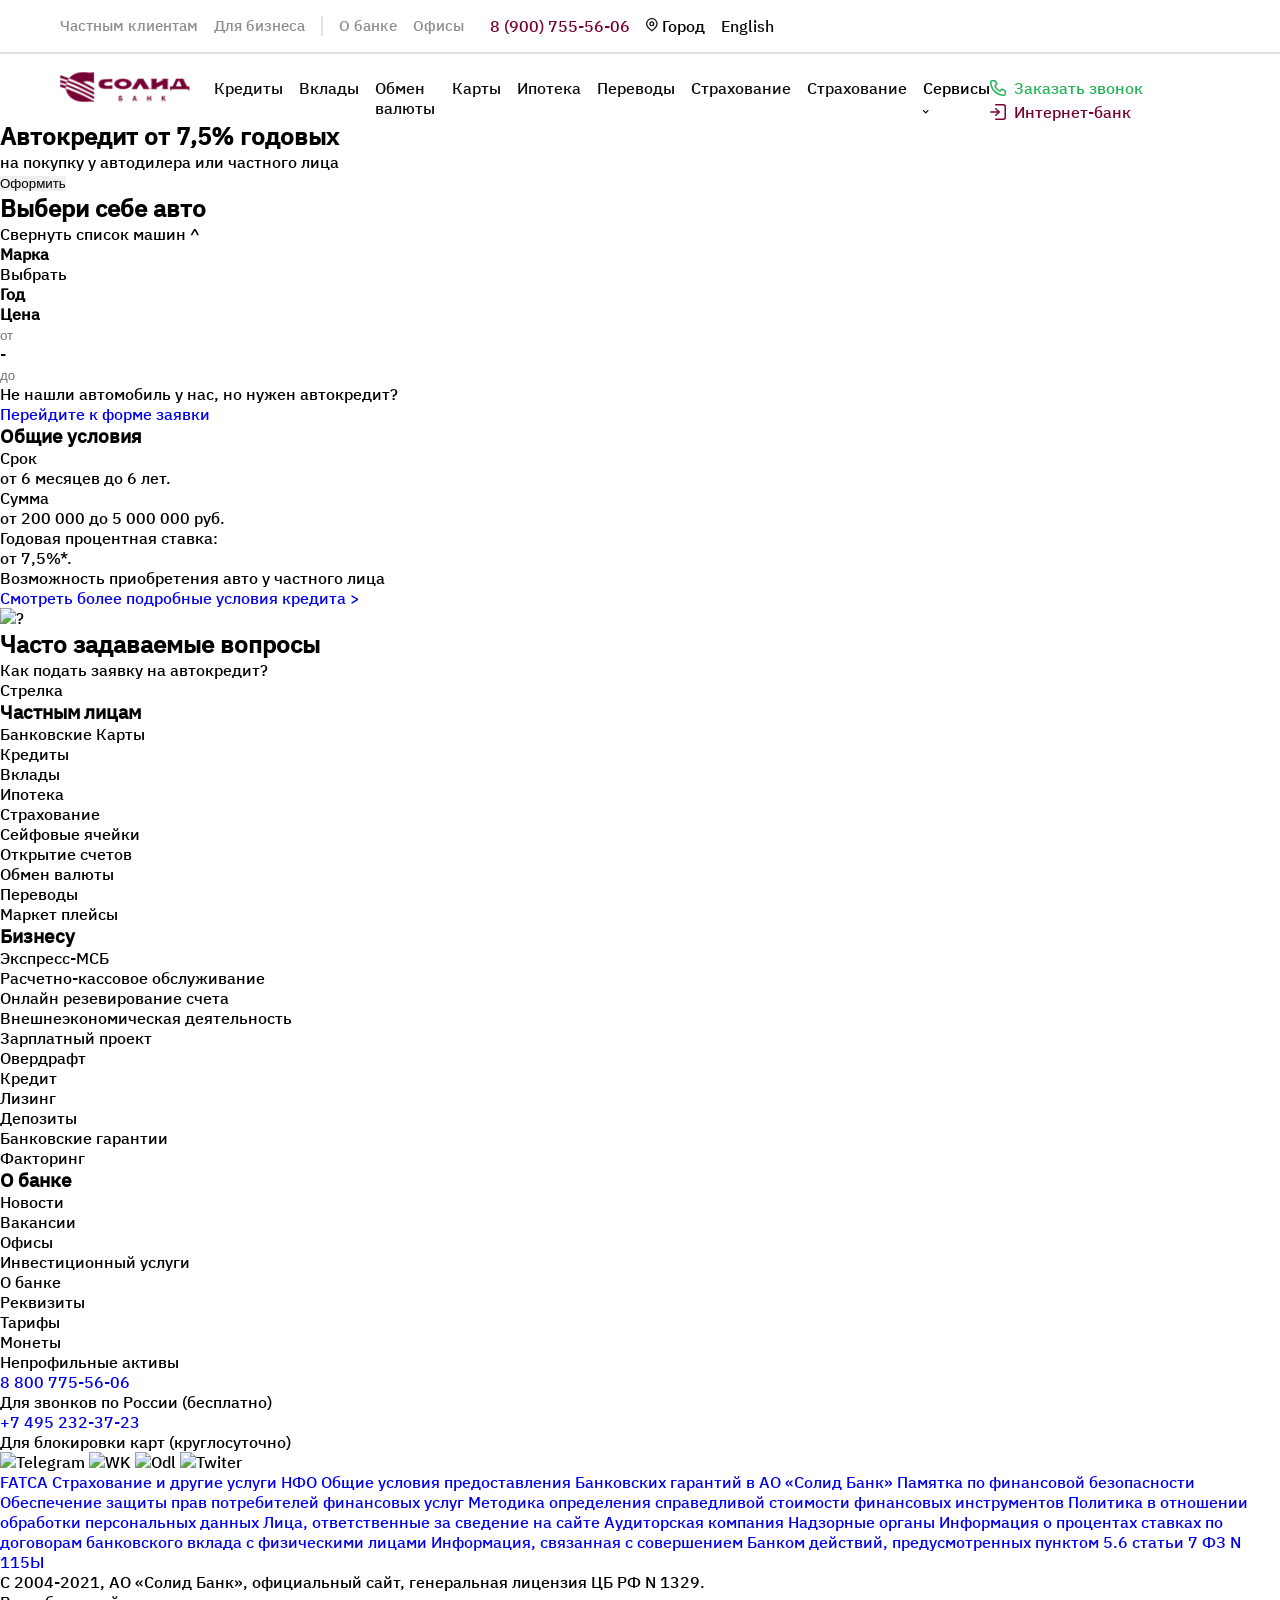
==== index.html @ 1c4d0dd2 "Первый коммит тестирования" ====
<!DOCTYPE html>
<html lang="en">

<head>
    <meta charset="UTF-8">
    <meta name="viewport" content="width=device-width, initial-scale=1.0">
    <title>Главная</title>
    <link rel="stylesheet" href="/style/style.css">
</head>

<body>
    <header class="header">
        <div class="header-up">
            <div class="up-menu-left">
                <a href="/index.html" class="up-menu-left__link">Частным клиентам</a>
                <a href="/inDevPage.html" class="up-menu-left__link">Для бизнеса</a>
                <div class="up-menu-left__line-vert"></div>
                <a href="/inDevPage.html" class="up-menu-left__link">О банке</a>
                <a href="/inDevPage.html" class="up-menu-left__link">Офисы</a>
            </div>

            <div class="up-menu-right">
                <a href="/inDevPage.html" class="up-menu-right__link">8 (900) 755-56-06</a>

                <div class="filter-city-box">
                    <details class="filter-city">
                        <summary class="filter-city__head">
                            <img src="media/img/GeoPosition.svg" alt=""> Город
                        </summary>
                        <div class="filter-city__items">
                            <p>
                                Астрахань
                            </p>
                            <p>
                                Арсеньевск
                            </p>
                        </div>
                    </details>
                </div>

                <a href="#" class="EnPage">English</a>
            </div>

        </div>

        <div class="line"></div>

        <div class="header-down">

            <div class="logo-box">
                <img src="/media/img/logo.svg" alt="Logo" class="logo">
            </div>

            <div class="down-menu-left">
                <div class="link-box">
                    <a href="inDevPage.html" class="link">Кредиты</a>
                    <a href="inDevPage.html" class="link">Вклады</a>
                    <a href="inDevPage.html" class="link">Обмен валюты</a>
                    <a href="inDevPage.html" class="link">Карты</a>
                    <a href="inDevPage.html" class="link">Ипотека</a>
                    <a href="inDevPage.html" class="link">Переводы</a>
                    <a href="inDevPage.html" class="link">Страхование</a>
                    <a href="inDevPage.html" class="link">Страхование</a>
                    <div class="filter-service-box">
                        <details class="filter-service">
                            <summary class="filter-servive__head">Сервисы
                                <img src="media/img/service.svg" alt="arrow down">
                            </summary>
                            <div class="filter-service__items">
                                <a href="/inDevPage.html">Сервис 1</a>
                                <a href="/inDevPage.html">Сервис 2</a>
                                <a href="/inDevPage.html">Сервис 3</a>
                                <a href="/inDevPage.html">Сервис 4</a>
                            </div>
                        </details>
                    </div>
                </div>
            </div>

            <div class="down-menu-right">
                <a class="phone-link" href="/inDevPage.html">
                    <img src="media/img/phone.svg" alt="phone" class="phone-link__img">
                    Заказать звонок
                </a>

                <a href="/inDevPage.html" class="bank-link">
                    <img src="media/img/goBank.svg" alt="bank-photo" class="bank-link__img">
                    Интернет-банк
                </a>
            </div>
        </div>
    </header>

    <main class="main">
        <section class="banner">
            <nav class="breadCrumbs">

            </nav>

            <h2 class="banner__head">
                Автокредит от 7,5% годовых
            </h2>

            <p class="banner__text">
                на покупку у автодилера или частного лица
            </p>

            <button class="banner__btn">
                Оформить
            </button>
        </section>

        <section class="search">
            <h2 class="search__head">
                Выбери себе авто
            </h2>

            <div class="filter-car-box">
                <details open class="filter-car">
                    <summary class="filter-car__head">Свернуть список машин ^</summary>
                    <div class="filtre-car-card">

                    </div>
                </details>
            </div>

            <div class="search-stamp">
                <h4 class="search-stamp__head">
                    Марка
                </h4>

                <div class="filter-stamp-box">
                    <details class="filter-stamp">
                        <summary class="filter-stamp__head">Выбрать</summary>
                        <div class="">
                            <input id="checkStamp1" type="checkbox">
                            <label for="checkStamp1">AC</label>
                        </div>
                    </details>
                </div>
            </div>

            <div class="search-year">
                <h4 class="search-year__head">
                    Год
                </h4>


            </div>

            <div class="search-prirce">
                <h4 class="search-prirce__head">
                    Цена
                </h4>

                <div class="sort-price">
                    <input placeholder="от" type="number">
                    <p class="">-</p>
                    <input placeholder="до" type="number">
                </div>
            </div>

        </section>

        <section class="info">
            <p class="ifno__text">
                Не нашли автомобиль у нас, но нужен автокредит?
            </p>

            <a href="inDevPage.html" class="info__link">Перейдите к форме заявки</a>
        </section>

        <section class="general-terms">
            <h3 class="general-terms__head">
                Общие условия
            </h3>

            <div class="term">
                <p class="term__head">
                    Срок
                </p>

                <p class="term__text">
                    от 6 месяцев до 6 лет.
                </p>
            </div>

            <div class="sum">
                <p class="sum__head">
                    Сумма
                </p>

                <p class="sum__text">
                    от 200 000 до 5 000 000 руб.
                </p>
            </div>

            <div class="bet">
                <p class="bet__head">
                    Годовая процентная ставка:
                </p>

                <p class="bet__text">
                    от 7,5%*.
                </p>
            </div>

            <div class="purchase">
                <p class="purchase__head">
                    Возможность приобретения авто у частного лица
                </p>
            </div>

            <a href="inDevPage.html" class="general-terms__link">Смотреть более подробные условия кредита ></a>
        </section>

        <section class="questions">
            <img src="#" alt="?" class="questions__img">

            <h2 class="questions__head">
                Часто задаваемые вопросы
            </h2>

            <div class="filter-questions-box">
                <details class="filter-questions">
                    <summary class="filter-questions__head">
                        <p class="filter-questions__text1">Как подать заявку на автокредит?</p>
                        <p class="filter-questions__text2">Стрелка</p>
                    </summary>

                    <div class="">

                    </div>
                </details>
            </div>
        </section>
    </main>

    <footer class="footer">
        <div class="footer-left">
            <div class="right">
                <h3 class="head">Частным лицам</h3>
                <ul class="list">
                    <li class="list__link">Банковские Карты</li>
                    <li class="list__link">Кредиты</li>
                    <li class="list__link">Вклады</li>
                    <li class="list__link">Ипотека</li>
                    <li class="list__link">Страхование</li>
                    <li class="list__link">Сейфовые ячейки</li>
                    <li class="list__link">Открытие счетов</li>
                    <li class="list__link">Обмен валюты</li>
                    <li class="list__link">Переводы</li>
                    <li class="list__link">Маркет плейсы</li>
                </ul>
            </div>

            <div class="center">
                <h3 class="head">Бизнесу</h3>
                <ul class="list">
                    <li class="list__link">Экспресс-МСБ</li>
                    <li class="list__link">Расчетно-кассовое обслуживание</li>
                    <li class="list__link">Онлайн резевирование счета</li>
                    <li class="list__link">Внешнеэкономическая деятельность</li>
                    <li class="list__link">Зарплатный проект</li>
                    <li class="list__link">Овердрафт</li>
                    <li class="list__link">Кредит</li>
                    <li class="list__link">Лизинг</li>
                    <li class="list__link">Депозиты</li>
                    <li class="list__link">Банковские гарантии</li>
                    <li class="list__link">Факторинг</li>
                </ul>
            </div>

            <div class="right">
                <h3 class="head">О банке</h3>
                <ul class="list">
                    <li class="list__link">Новости</li>
                    <li class="list__link">Вакансии</li>
                    <li class="list__link">Офисы</li>
                    <li class="list__link">Инвестиционный услуги</li>
                    <li class="list__link">О банке</li>
                    <li class="list__link">Реквизиты</li>
                    <li class="list__link">Тарифы</li>
                    <li class="list__link">Монеты</li>
                    <li class="list__link">Непрофильные активы</li>
                </ul>
            </div>
        </div>

        <div class="footer-right">
            <a href="inDevPage.html" class="footer-right__phone-link">8 800 775-56-06</a>
            <p class="footer-right__text">Для звонков по России (бесплатно)</p>

            <a href="inDevPage.html" class="footer-right__phone-link">+7 495 232-37-23</a>
            <p class="footer-right__text">Для блокировки карт (круглосуточно)</p>

            <div class="icon-link-box">
                <img src="#" alt="Telegram" class="icon-link">
                <img src="#" alt="WK" class="icon-link">
                <img src="#" alt="Odl" class="icon-link">
                <img src="#" alt="Twiter" class="icon-link">
            </div>

        </div>

        <div class="footer-info">
            <a href="inDevPage.html" class="footer-info__link">FATCA</a>
            <a href="inDevPage.html" class="footer-info__link">Страхование и другие услуги НФО</a>
            <a href="inDevPage.html" class="footer-info__link">Общие условия предоставления Банковских гарантий в АО
                «Солид Банк»</a>
            <a href="inDevPage.html" class="footer-info__link">Памятка по финансовой безопасности</a>
            <a href="inDevPage.html" class="footer-info__link">Обеспечение защиты прав потребителей финансовых услуг</a>
            <a href="inDevPage.html" class="footer-info__link">Методика определения справедливой стоимости финансовых
                инструментов</a>
            <a href="inDevPage.html" class="footer-info__link">Политика в отношении обработки персональных данных</a>
            <a href="inDevPage.html" class="footer-info__link">Лица, ответственные за сведение на сайте</a>
            <a href="inDevPage.html" class="footer-info__link">Аудиторская компания</a>
            <a href="inDevPage.html" class="footer-info__link">Надзорные органы</a>
            <a href="inDevPage.html" class="footer-info__link">Информация о процентах ставках по договорам банковского
                вклада с физическими лицами</a>
            <a href="inDevPage.html" class="footer-info__link">Информация, связанная с совершением Банком действий,
                предусмотренных пунктом 5.6 статьи 7 ФЗ N 115Ы</a>
        </div>

        <div class="footer-down">
            <div class="footer-down-left">
                <p class="footer-down-left__text">
                    С 2004-2021, АО «Солид Банк», официальный сайт, генеральная лицензия ЦБ РФ N 1329.
                </p>
            </div>

            <div class="footer-down-right">
                <p class="footer-down-right__text">Разработка сайта -</p>
                <a href="https://rasa.pro/" class="footer-down-right__link">RASA</a>
            </div>
        </div>
    </footer>

    <script src="script/sctipt.js"></script>
    <script src="script/geoPos.js"></script>
</body>

</html>
---- style/style.css ----
* {
  padding: 0;
  margin: 0;
  text-decoration: none;
  border: 0px;
  box-shadow: 0px;
  box-sizing: content-box;
}

@font-face {
  font-family: "Plex-Sans";
  src: url(/media/font/IBMPlexSans-Medium.ttf);
}
body {
  font-family: Plex-Sans;
}

summary {
  display: block;
}
summary summary::marker {
  display: none;
}

.wrapper {
  margin: 0 20%;
}

.header {
  height: 120px;
}
.header-up {
  display: inline-flex;
  padding: 16px 60px;
  height: 20px;
}

.up-menu-left {
  display: flex;
  gap: 16px;
  height: 20px;
}
.up-menu-left__link {
  color: #8D8D8D;
  font-size: 15px;
}
.up-menu-left__link:hover {
  color: #313133;
}
.up-menu-left__line-vert {
  border: 1px solid #E0E1E6;
}

.up-menu-right {
  display: inline-flex;
  justify-content: end;
  gap: 16px;
  width: 310px;
  height: 20px;
}
.up-menu-right__link {
  color: #760135;
  font-weight: 500;
}

.filter-city__items {
  position: absolute;
}

.line {
  border: 1px solid #E0E1E6;
}

.EnPage {
  color: #0D0D0D;
}

.header-down {
  display: inline-flex;
}

.logo {
  margin: 18px 24px 18px 60px;
}

.down-menu-left {
  margin: 24px 0;
}

.link-box {
  display: inline-flex;
  gap: 16px;
}

.link {
  color: #0D0D0D;
}

.filter-service__items {
  margin-top: 10px;
  position: absolute;
  display: flex;
  gap: 10px;
  flex-direction: column;
}

.down-menu-right {
  margin: 24px 0;
}

.phone-link {
  display: inline-flex;
  margin-right: 16px;
  font-weight: 500;
  gap: 8px;
  color: #25B456;
}

.bank-link {
  display: inline-flex;
  font-weight: 500;
  gap: 8px;
  color: #760135;
}

.block {
  padding: 16px;
  display: flex;
  flex-direction: column;
  gap: 16px;
  position: absolute;
  top: 30%;
  right: 30%;
  left: 30%;
  background-color: #f4f2f2;
  border-radius: 16px;
}
.block__head {
  text-align: center;
}
.block__text {
  font-size: 24px;
}
.block__box-btnOnMainPage {
  max-width: 124px;
  max-height: 40px;
  min-width: 102px;
  min-height: 34px;
  font-size: 18px;
  color: #fff;
  border-radius: 8px;
  background-color: #760135;
}
.block__box-btnOnMainPage:hover {
  background-color: #65012e;
  transition-duration: 0.3s;
}

@media (max-width: 360px) {
  .wrapper {
    margin: 0 20px;
  }
  .block__head {
    font-size: 16px;
  }
  .block__text {
    font-size: 16px;
  }
  .block__box-btnOnMainPage {
    font-size: 16px;
  }
}
@media (max-width: 764px) {
  .block__head {
    font-size: 26px;
  }
  .block__text {
    font-size: 22px;
  }
  .block__box-btnOnMainPage {
    font-size: 16px;
  }
}/*# sourceMappingURL=style.css.map */
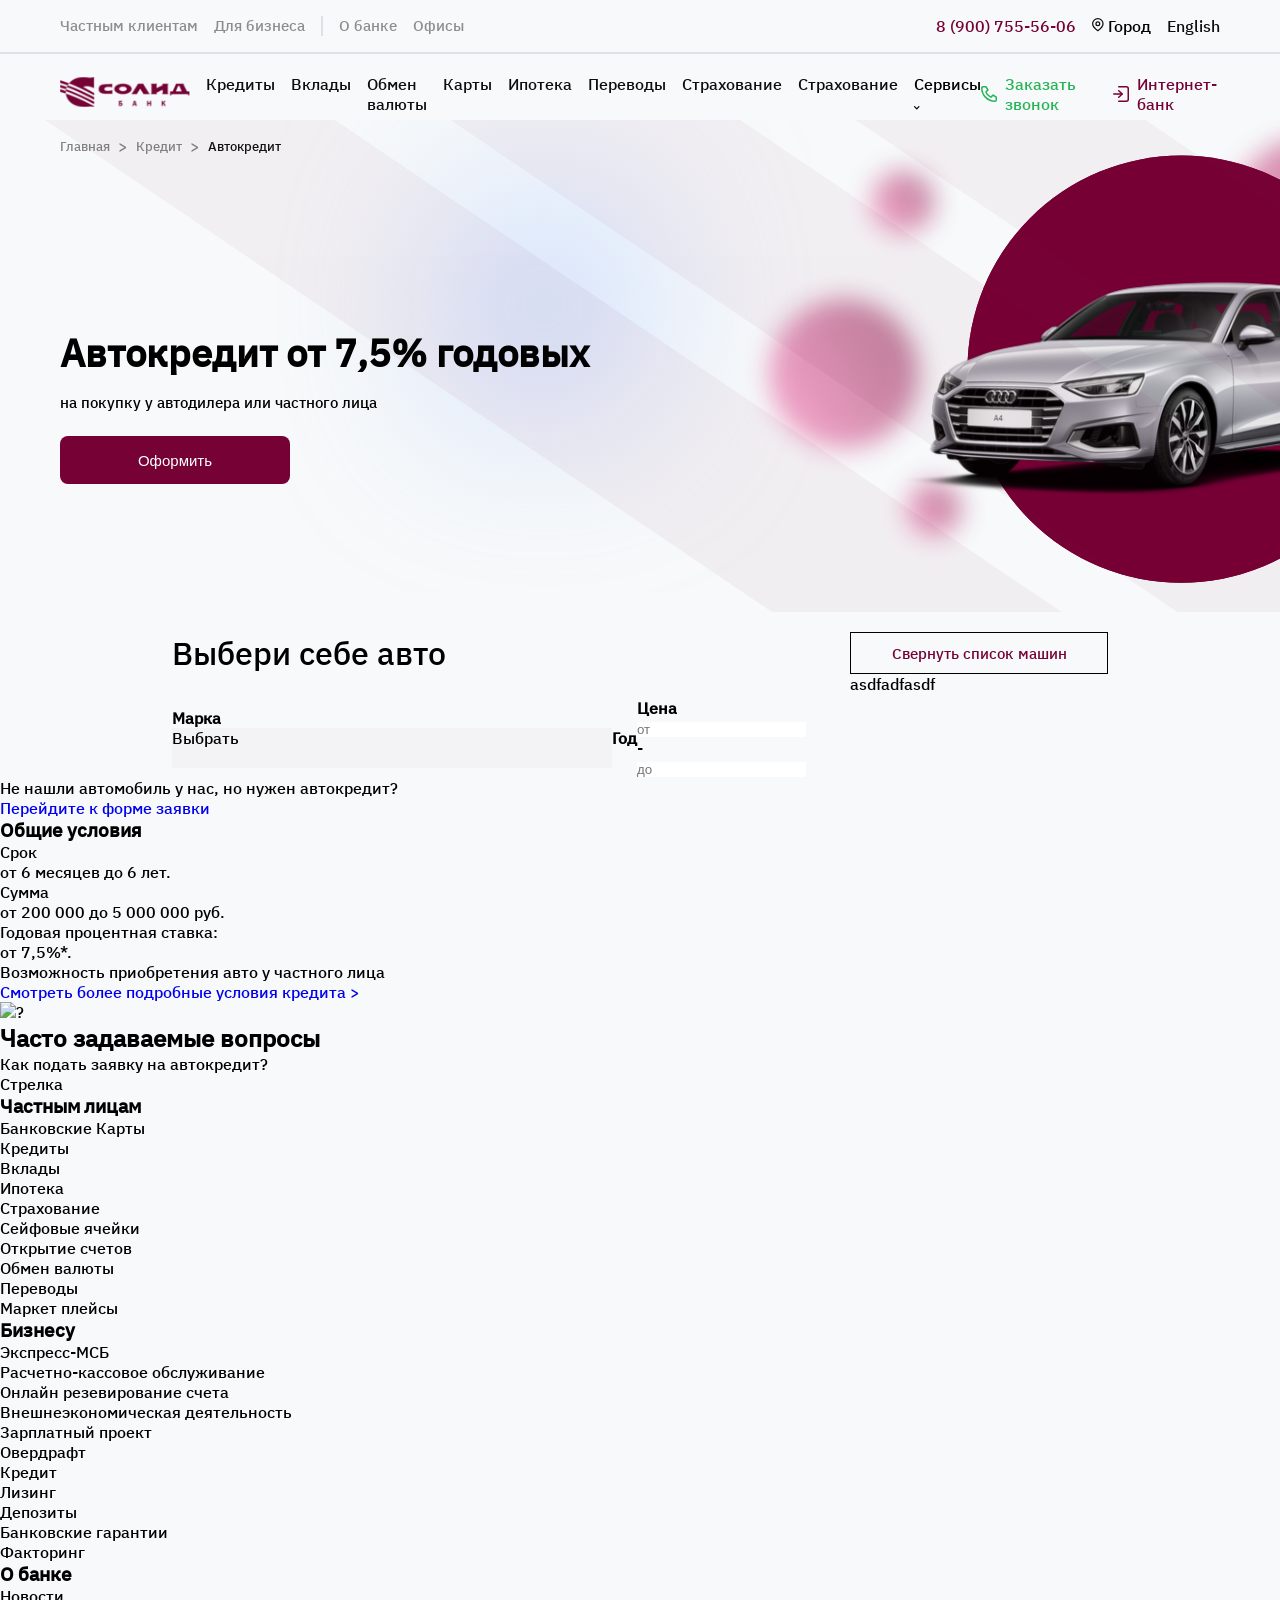
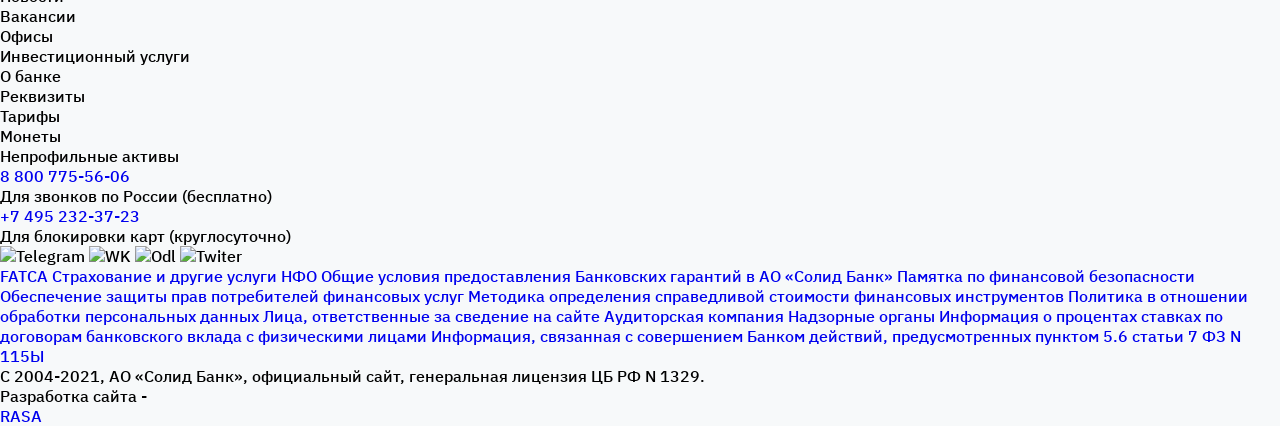
==== commit a1afc63d: "Добавлен css для шапки и баннера, пока без аддаптива" ====
--- a/index.html
+++ b/index.html
@@ -47,11 +47,12 @@
 
         <div class="header-down">
 
-            <div class="logo-box">
-                <img src="/media/img/logo.svg" alt="Logo" class="logo">
-            </div>
-
             <div class="down-menu-left">
+
+                <div class="logo-box">
+                    <img src="/media/img/logo.svg" alt="Logo" class="logo">
+                </div>
+
                 <div class="link-box">
                     <a href="inDevPage.html" class="link">Кредиты</a>
                     <a href="inDevPage.html" class="link">Вклады</a>
@@ -94,7 +95,11 @@
     <main class="main">
         <section class="banner">
             <nav class="breadCrumbs">
-
+                <a class="breadCrumbs__noActive" href="inDevPage.html">Главная</a>
+                <p class="breadCrumbs__arrow">></p>
+                <a class="breadCrumbs__noActive" href="inDevPage.html">Кредит</a>
+                <p class="breadCrumbs__arrow">></p>
+                <a class="breadCrumbs__active" href="inDevPage.html">Автокредит</a>
             </nav>
 
             <h2 class="banner__head">
@@ -111,52 +116,57 @@
         </section>
 
         <section class="search">
-            <h2 class="search__head">
-                Выбери себе авто
-            </h2>
-
-            <div class="filter-car-box">
-                <details open class="filter-car">
-                    <summary class="filter-car__head">Свернуть список машин ^</summary>
-                    <div class="filtre-car-card">
-
-                    </div>
-                </details>
-            </div>
-
-            <div class="search-stamp">
-                <h4 class="search-stamp__head">
-                    Марка
-                </h4>
-
-                <div class="filter-stamp-box">
-                    <details class="filter-stamp">
-                        <summary class="filter-stamp__head">Выбрать</summary>
-                        <div class="">
-                            <input id="checkStamp1" type="checkbox">
-                            <label for="checkStamp1">AC</label>
+            <div class="search-up">
+                <h2 class="search-up__head">
+                    Выбери себе авто
+                </h2>
+
+                <div class="filter-car-box">
+                    <details open class="filter-car">
+                        <summary class="filter-car__head">Свернуть список машин</summary>
+                        <div class="filtre-car-card">
+                            asdfadfasdf
                         </div>
                     </details>
                 </div>
-            </div>
-
-            <div class="search-year">
-                <h4 class="search-year__head">
-                    Год
-                </h4>
-
-
-            </div>
-
-            <div class="search-prirce">
-                <h4 class="search-prirce__head">
-                    Цена
-                </h4>
-
-                <div class="sort-price">
-                    <input placeholder="от" type="number">
-                    <p class="">-</p>
-                    <input placeholder="до" type="number">
+
+            </div>
+
+            <div class="search-down">
+                <div class="search-stamp">
+                    <h4 class="search-stamp__head">
+                        Марка
+                    </h4>
+
+                    <div class="filter-stamp-box">
+                        <details class="filter-stamp">
+                            <summary class="filter-stamp__head">Выбрать</summary>
+                            <div class="filter-stamp-stamps">
+                                <input id="checkStamp1" type="checkbox">
+                                <label for="checkStamp1">AC</label>
+                            </div>
+                        </details>
+                    </div>
+                </div>
+
+                <div class="search-year">
+                    <h4 class="search-year__head">
+                        Год
+                    </h4>
+
+
+                </div>
+
+                <div class="search-prirce">
+                    <h4 class="search-prirce__head">
+                        Цена
+                    </h4>
+
+                    <div class="sort-price">
+                        <input placeholder="от" type="number">
+                        <p class="">-</p>
+                        <input placeholder="до" type="number">
+                    </div>
                 </div>
             </div>
 
--- a/style/style.css
+++ b/style/style.css
@@ -4,7 +4,6 @@
   text-decoration: none;
   border: 0px;
   box-shadow: 0px;
-  box-sizing: content-box;
 }
 
 @font-face {
@@ -13,6 +12,7 @@
 }
 body {
   font-family: Plex-Sans;
+  background-color: #F7F9FA;
 }
 
 summary {
@@ -22,15 +22,13 @@
   display: none;
 }
 
-.wrapper {
-  margin: 0 20%;
-}
-
 .header {
   height: 120px;
 }
 .header-up {
-  display: inline-flex;
+  display: flex;
+  align-items: center;
+  justify-content: space-between;
   padding: 16px 60px;
   height: 20px;
 }
@@ -39,6 +37,7 @@
   display: flex;
   gap: 16px;
   height: 20px;
+  width: 450px;
 }
 .up-menu-left__link {
   color: #8D8D8D;
@@ -53,9 +52,7 @@
 
 .up-menu-right {
   display: inline-flex;
-  justify-content: end;
-  gap: 16px;
-  width: 310px;
+  gap: 16px;
   height: 20px;
 }
 .up-menu-right__link {
@@ -76,19 +73,20 @@
 }
 
 .header-down {
-  display: inline-flex;
-}
-
-.logo {
-  margin: 18px 24px 18px 60px;
+  display: flex;
+  align-items: center;
+  justify-content: space-between;
+  padding: 20px 60px;
 }
 
 .down-menu-left {
-  margin: 24px 0;
+  display: flex;
+  align-items: center;
+  gap: 16px;
 }
 
 .link-box {
-  display: inline-flex;
+  display: flex;
   gap: 16px;
 }
 
@@ -100,16 +98,17 @@
   margin-top: 10px;
   position: absolute;
   display: flex;
+  flex-direction: column;
   gap: 10px;
-  flex-direction: column;
 }
 
 .down-menu-right {
-  margin: 24px 0;
+  display: flex;
+  align-items: center;
 }
 
 .phone-link {
-  display: inline-flex;
+  display: flex;
   margin-right: 16px;
   font-weight: 500;
   gap: 8px;
@@ -117,10 +116,105 @@
 }
 
 .bank-link {
-  display: inline-flex;
+  display: flex;
   font-weight: 500;
   gap: 8px;
   color: #760135;
+}
+
+.banner {
+  background-image: url(/media/img/background1.svg);
+  background-size: cover;
+  background-position: center;
+  background-repeat: no-repeat;
+  padding: 16px 60px;
+}
+.banner__head {
+  margin-top: 172px;
+  font-size: 38px;
+  font-weight: 600;
+}
+.banner__text {
+  margin-top: 16px;
+  font-size: 15px;
+  font-weight: 400;
+}
+.banner__btn {
+  margin: 24px 0 112px 0;
+  width: 230px;
+  height: 48px;
+  color: #fff;
+  font-size: 15px;
+  font-weight: 500;
+  border-radius: 8px;
+  background-color: #760135;
+}
+
+.breadCrumbs {
+  display: flex;
+  align-items: center;
+  gap: 8px;
+}
+.breadCrumbs__noActive {
+  font-size: 13px;
+  color: #111111;
+  opacity: 50%;
+}
+.breadCrumbs__arrow {
+  color: #111111;
+  opacity: 50%;
+}
+.breadCrumbs__active {
+  font-size: 13px;
+  color: #111111;
+}
+
+.search {
+  padding: 20px 172px 0 172px;
+}
+
+.search-up {
+  display: flex;
+  align-items: center;
+  justify-content: space-between;
+}
+.search-up__head {
+  font-size: 32px;
+  font-weight: 500;
+}
+
+.filter-car__head {
+  border: 1px solid #000;
+  display: flex;
+  justify-content: center;
+  align-items: center;
+  font-size: 15px;
+  font-weight: 500;
+  width: 256px;
+  height: 40px;
+  color: #760135;
+}
+
+.filtre-car-card {
+  position: absolute;
+}
+
+.search-down {
+  display: flex;
+  align-items: center;
+  margin-top: 24px;
+}
+
+.filter-stamp {
+  display: flex;
+  align-items: center;
+  width: 440px;
+  height: 40px;
+  background-color: #F3F3F5;
+}
+
+.filter-stamp-stamps {
+  position: absolute;
 }
 
 .block {
@@ -157,9 +251,6 @@
 }
 
 @media (max-width: 360px) {
-  .wrapper {
-    margin: 0 20px;
-  }
   .block__head {
     font-size: 16px;
   }
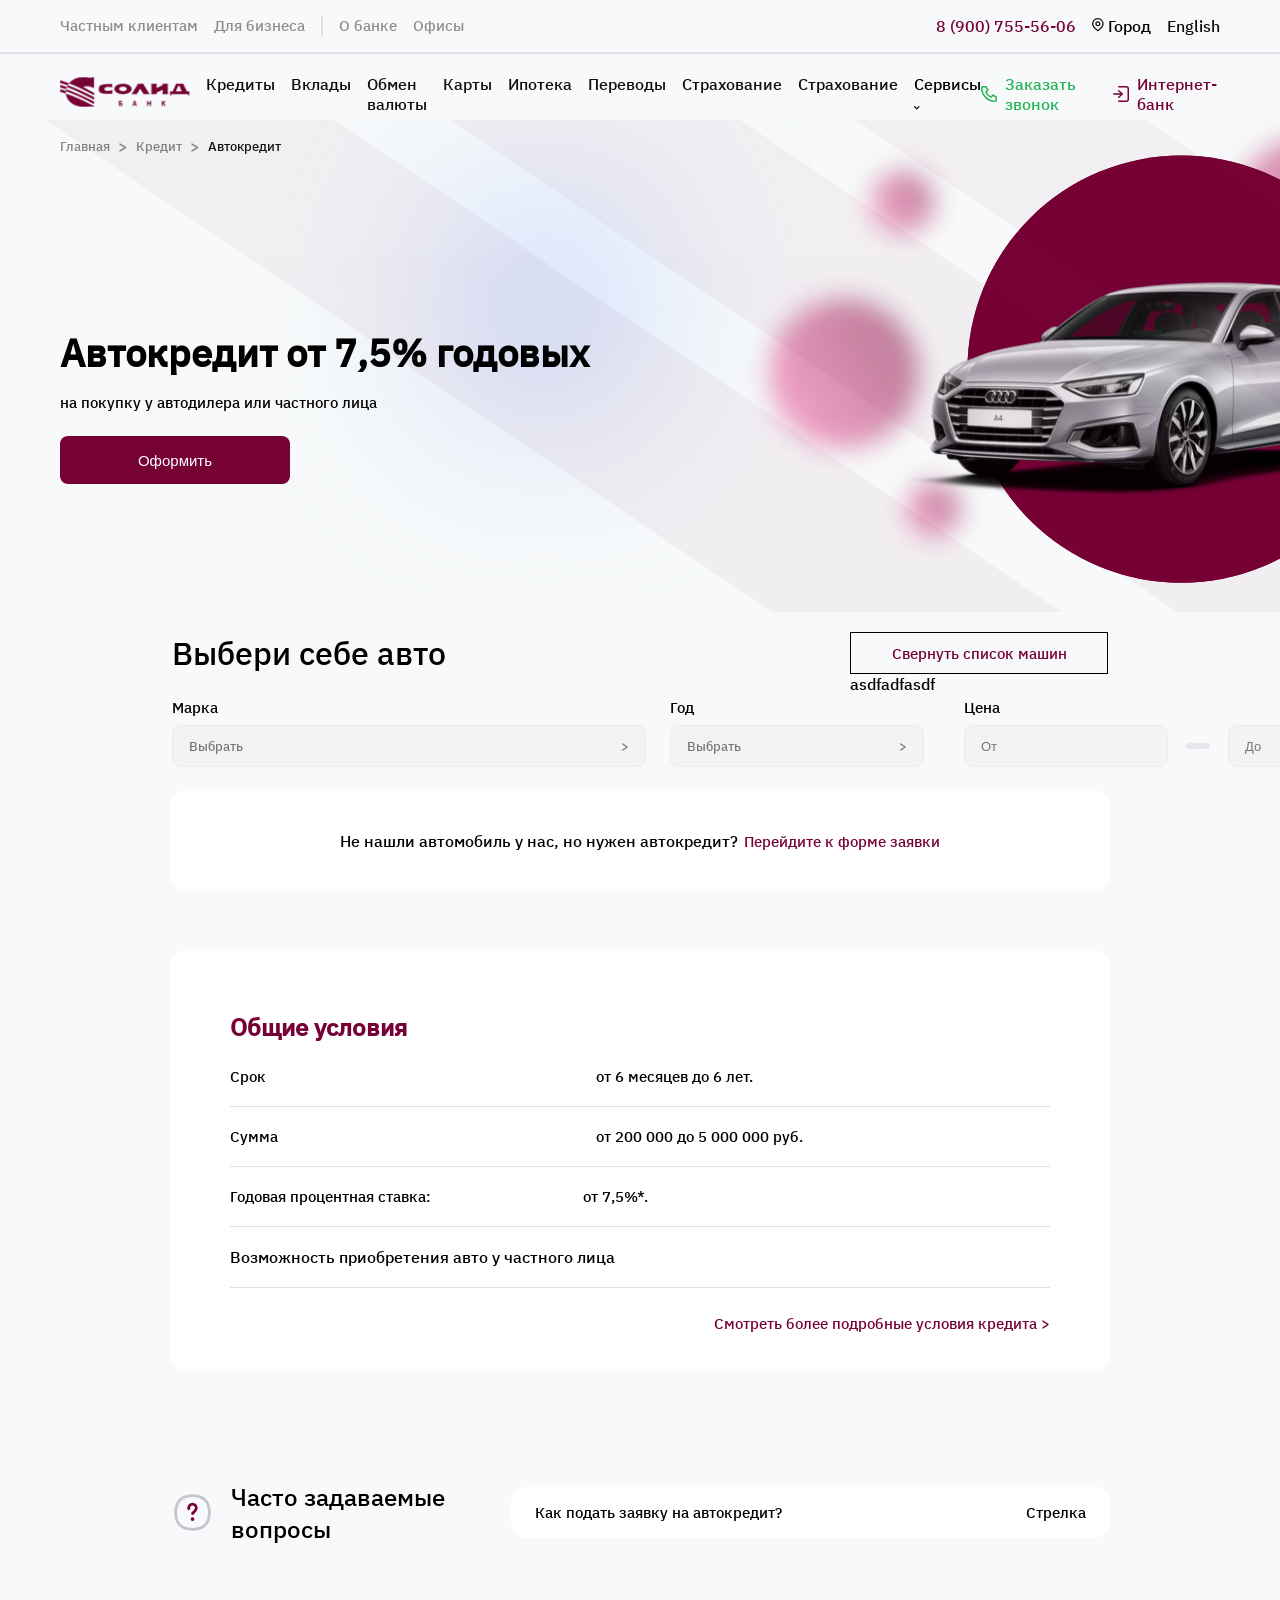
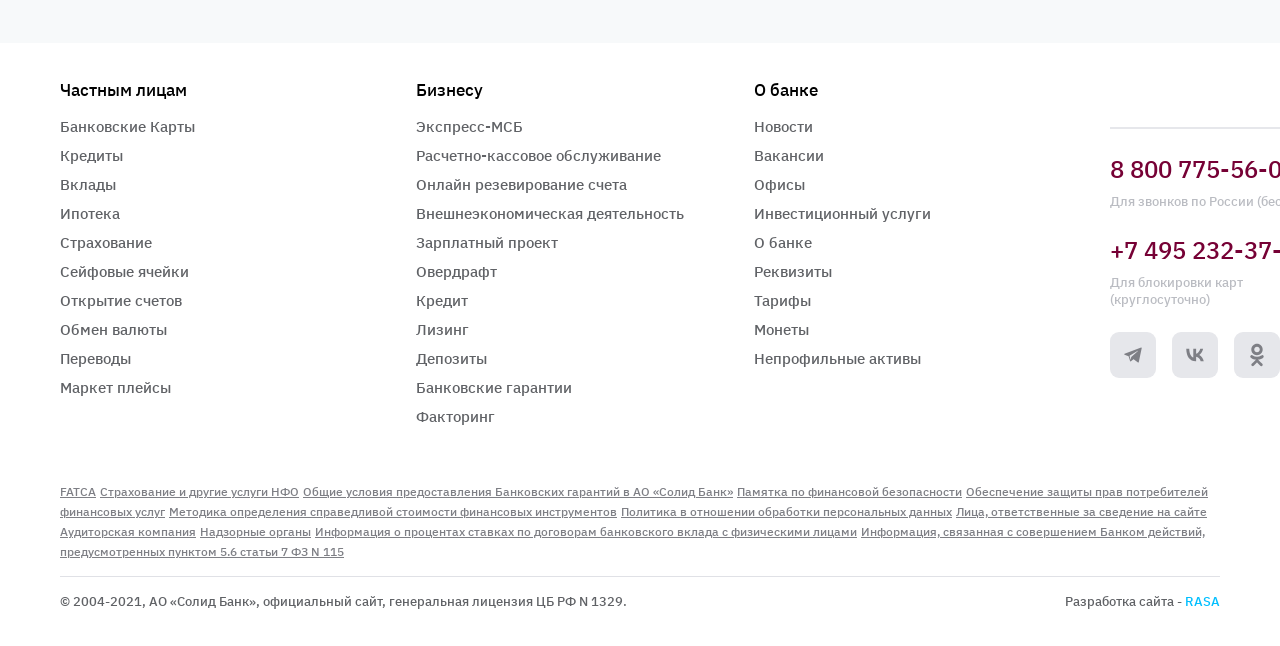
==== commit 90b54294: "Почти полностью дописан css, пока без аддаптива" ====
--- a/index.html
+++ b/index.html
@@ -140,7 +140,10 @@
 
                     <div class="filter-stamp-box">
                         <details class="filter-stamp">
-                            <summary class="filter-stamp__head">Выбрать</summary>
+                            <summary class="filter-stamp__heading">
+                                <p class="filter-stamp__head">Выбрать</p>
+                                <p class="filter-stamp__head">></p>
+                            </summary>
                             <div class="filter-stamp-stamps">
                                 <input id="checkStamp1" type="checkbox">
                                 <label for="checkStamp1">AC</label>
@@ -154,18 +157,30 @@
                         Год
                     </h4>
 
-
-                </div>
-
-                <div class="search-prirce">
-                    <h4 class="search-prirce__head">
+                    <div class="filter-year-box">
+                        <details class="filter-stamp">
+                            <summary class="filter-year__heading">
+                                <p class="filter-year__head">Выбрать</p>
+                                <p class="filter-year__head">></p>
+                            </summary>
+                            <div class="filter-year-years">
+                                <input id="checkYear1" type="checkbox">
+                                <label for="checkYear1">2026</label>
+                            </div>
+                        </details>
+                    </div>
+
+                </div>
+
+                <div class="search-price">
+                    <h4 class="search-price__head">
                         Цена
                     </h4>
 
                     <div class="sort-price">
-                        <input placeholder="от" type="number">
-                        <p class="">-</p>
-                        <input placeholder="до" type="number">
+                        <input class="sort-price__fieldInput" placeholder="От" type="number">
+                        <p class="sort-price__line"></p>
+                        <input class="sort-price__fieldInput" placeholder="До" type="number">
                     </div>
                 </div>
             </div>
@@ -195,14 +210,16 @@
                 </p>
             </div>
 
-            <div class="sum">
-                <p class="sum__head">
-                    Сумма
-                </p>
-
-                <p class="sum__text">
-                    от 200 000 до 5 000 000 руб.
-                </p>
+            <div class="lineUpDown">
+                <div class="sum">
+                    <p class="sum__head">
+                        Сумма
+                    </p>
+
+                    <p class="sum__text">
+                        от 200 000 до 5 000 000 руб.
+                    </p>
+                </div>
             </div>
 
             <div class="bet">
@@ -215,17 +232,19 @@
                 </p>
             </div>
 
-            <div class="purchase">
-                <p class="purchase__head">
-                    Возможность приобретения авто у частного лица
-                </p>
+            <div class="lineUpDown">
+                <div class="purchase">
+                    <p class="purchase__head">
+                        Возможность приобретения авто у частного лица
+                    </p>
+                </div>
             </div>
 
             <a href="inDevPage.html" class="general-terms__link">Смотреть более подробные условия кредита ></a>
         </section>
 
         <section class="questions">
-            <img src="#" alt="?" class="questions__img">
+            <img src="media/img/questions.svg" alt="?" class="questions__img">
 
             <h2 class="questions__head">
                 Часто задаваемые вопросы
@@ -238,8 +257,8 @@
                         <p class="filter-questions__text2">Стрелка</p>
                     </summary>
 
-                    <div class="">
-
+                    <div class="filter-questions__question">
+                        alkfdalkfalk;ds
                     </div>
                 </details>
             </div>
@@ -247,70 +266,78 @@
     </main>
 
     <footer class="footer">
-        <div class="footer-left">
-            <div class="right">
-                <h3 class="head">Частным лицам</h3>
-                <ul class="list">
-                    <li class="list__link">Банковские Карты</li>
-                    <li class="list__link">Кредиты</li>
-                    <li class="list__link">Вклады</li>
-                    <li class="list__link">Ипотека</li>
-                    <li class="list__link">Страхование</li>
-                    <li class="list__link">Сейфовые ячейки</li>
-                    <li class="list__link">Открытие счетов</li>
-                    <li class="list__link">Обмен валюты</li>
-                    <li class="list__link">Переводы</li>
-                    <li class="list__link">Маркет плейсы</li>
-                </ul>
-            </div>
-
-            <div class="center">
-                <h3 class="head">Бизнесу</h3>
-                <ul class="list">
-                    <li class="list__link">Экспресс-МСБ</li>
-                    <li class="list__link">Расчетно-кассовое обслуживание</li>
-                    <li class="list__link">Онлайн резевирование счета</li>
-                    <li class="list__link">Внешнеэкономическая деятельность</li>
-                    <li class="list__link">Зарплатный проект</li>
-                    <li class="list__link">Овердрафт</li>
-                    <li class="list__link">Кредит</li>
-                    <li class="list__link">Лизинг</li>
-                    <li class="list__link">Депозиты</li>
-                    <li class="list__link">Банковские гарантии</li>
-                    <li class="list__link">Факторинг</li>
-                </ul>
-            </div>
-
-            <div class="right">
-                <h3 class="head">О банке</h3>
-                <ul class="list">
-                    <li class="list__link">Новости</li>
-                    <li class="list__link">Вакансии</li>
-                    <li class="list__link">Офисы</li>
-                    <li class="list__link">Инвестиционный услуги</li>
-                    <li class="list__link">О банке</li>
-                    <li class="list__link">Реквизиты</li>
-                    <li class="list__link">Тарифы</li>
-                    <li class="list__link">Монеты</li>
-                    <li class="list__link">Непрофильные активы</li>
-                </ul>
-            </div>
-        </div>
-
-        <div class="footer-right">
-            <a href="inDevPage.html" class="footer-right__phone-link">8 800 775-56-06</a>
-            <p class="footer-right__text">Для звонков по России (бесплатно)</p>
-
-            <a href="inDevPage.html" class="footer-right__phone-link">+7 495 232-37-23</a>
-            <p class="footer-right__text">Для блокировки карт (круглосуточно)</p>
-
-            <div class="icon-link-box">
-                <img src="#" alt="Telegram" class="icon-link">
-                <img src="#" alt="WK" class="icon-link">
-                <img src="#" alt="Odl" class="icon-link">
-                <img src="#" alt="Twiter" class="icon-link">
-            </div>
-
+        <div class="footer-up">
+            <div class="footer-left">
+                <div class="right">
+                    <h3 class="head">Частным лицам</h3>
+                    <ul class="list">
+                        <li class="list__link">Банковские Карты</li>
+                        <li class="list__link">Кредиты</li>
+                        <li class="list__link">Вклады</li>
+                        <li class="list__link">Ипотека</li>
+                        <li class="list__link">Страхование</li>
+                        <li class="list__link">Сейфовые ячейки</li>
+                        <li class="list__link">Открытие счетов</li>
+                        <li class="list__link">Обмен валюты</li>
+                        <li class="list__link">Переводы</li>
+                        <li class="list__link">Маркет плейсы</li>
+                    </ul>
+                </div>
+
+                <div class="center">
+                    <h3 class="head">Бизнесу</h3>
+                    <ul class="list">
+                        <li class="list__link">Экспресс-МСБ</li>
+                        <li class="list__link">Расчетно-кассовое обслуживание</li>
+                        <li class="list__link">Онлайн резевирование счета</li>
+                        <li class="list__link">Внешнеэкономическая деятельность</li>
+                        <li class="list__link">Зарплатный проект</li>
+                        <li class="list__link">Овердрафт</li>
+                        <li class="list__link">Кредит</li>
+                        <li class="list__link">Лизинг</li>
+                        <li class="list__link">Депозиты</li>
+                        <li class="list__link">Банковские гарантии</li>
+                        <li class="list__link">Факторинг</li>
+                    </ul>
+                </div>
+
+                <div class="right">
+                    <h3 class="head">О банке</h3>
+                    <ul class="list">
+                        <li class="list__link">Новости</li>
+                        <li class="list__link">Вакансии</li>
+                        <li class="list__link">Офисы</li>
+                        <li class="list__link">Инвестиционный услуги</li>
+                        <li class="list__link">О банке</li>
+                        <li class="list__link">Реквизиты</li>
+                        <li class="list__link">Тарифы</li>
+                        <li class="list__link">Монеты</li>
+                        <li class="list__link">Непрофильные активы</li>
+                    </ul>
+                </div>
+            </div>
+
+
+            <div class="footer-right">
+                <div class="lineVertical"></div>
+                <div class="number">
+                    <a href="inDevPage.html" class="footer-right__phone-link">8 800 775-56-06</a>
+                    <p class="footer-right__text">Для звонков по России (бесплатно)</p>
+                </div>
+
+                <div class="number">
+                    <a href="inDevPage.html" class="footer-right__phone-link">+7 495 232-37-23</a>
+                    <p class="footer-right__text">Для блокировки карт (круглосуточно)</p>
+                </div>
+
+                <div class="icon-link-box">
+                    <img src="media/img/telegram.svg" alt="Telegram" class="icon-link">
+                    <img src="media/img/wk.svg" alt="WK" class="icon-link">
+                    <img src="media/img/study.svg" alt="Odl" class="icon-link">
+                    <img src="media/img/twiter.svg" alt="Twiter" class="icon-link">
+                </div>
+
+            </div>
         </div>
 
         <div class="footer-info">
@@ -329,19 +356,20 @@
             <a href="inDevPage.html" class="footer-info__link">Информация о процентах ставках по договорам банковского
                 вклада с физическими лицами</a>
             <a href="inDevPage.html" class="footer-info__link">Информация, связанная с совершением Банком действий,
-                предусмотренных пунктом 5.6 статьи 7 ФЗ N 115Ы</a>
+                предусмотренных пунктом 5.6 статьи 7 ФЗ N 115</a>
         </div>
 
         <div class="footer-down">
             <div class="footer-down-left">
                 <p class="footer-down-left__text">
-                    С 2004-2021, АО «Солид Банк», официальный сайт, генеральная лицензия ЦБ РФ N 1329.
+                    © 2004-2021, АО «Солид Банк», официальный сайт, генеральная лицензия ЦБ РФ N 1329.
                 </p>
             </div>
 
             <div class="footer-down-right">
-                <p class="footer-down-right__text">Разработка сайта -</p>
-                <a href="https://rasa.pro/" class="footer-down-right__link">RASA</a>
+                <p class="footer-down-right__text">Разработка сайта - <a href="https://rasa.pro/"
+                        class="footer-down-right__link">RASA</a></p>
+
             </div>
         </div>
     </footer>
--- a/style/style.css
+++ b/style/style.css
@@ -22,6 +22,18 @@
   display: none;
 }
 
+input[type=number] {
+  -moz-appearance: textfield;
+  -webkit-appearance: textfield;
+  appearance: textfield;
+}
+
+input[type=number]::-webkit-outer-spin-button,
+input[type=number]::-webkit-inner-spin-button {
+  -webkit-appearance: none;
+  margin: 0;
+}
+
 .header {
   height: 120px;
 }
@@ -205,16 +217,330 @@
   margin-top: 24px;
 }
 
-.filter-stamp {
-  display: flex;
-  align-items: center;
+.search-stamp__head {
+  margin-bottom: 8px;
+  font-size: 15px;
+  font-weight: 500;
+}
+
+.filter-stamp-box {
+  margin-right: 24px;
+}
+
+.filter-stamp__heading {
+  display: flex;
+  align-items: center;
+  justify-content: space-between;
+  padding: 0 16px;
   width: 440px;
   height: 40px;
   background-color: #F3F3F5;
+  border-radius: 8px;
+  border: 1px solid #ECEDF0;
+}
+
+.filter-stamp__head {
+  font-size: 13px;
+  font-weight: 400;
+  opacity: 50%;
 }
 
 .filter-stamp-stamps {
   position: absolute;
+  background-color: #fff;
+  width: 440px;
+}
+
+.search-year {
+  margin-right: 16px;
+}
+
+.search-year__head {
+  margin-bottom: 8px;
+  font-size: 15px;
+  font-weight: 500;
+}
+
+.filter-year-box {
+  margin-right: 24px;
+}
+
+.filter-year__heading {
+  display: flex;
+  align-items: center;
+  justify-content: space-between;
+  padding: 0 16px;
+  width: 220px;
+  height: 40px;
+  background-color: #F3F3F5;
+  border-radius: 8px;
+  border: 1px solid #ECEDF0;
+}
+
+.filter-year__head {
+  font-size: 13px;
+  font-weight: 400;
+  opacity: 50%;
+}
+
+.filter-year-years {
+  position: absolute;
+  background-color: #fff;
+  width: 220px;
+}
+
+.search-price__head {
+  margin-bottom: 8px;
+  font-size: 15px;
+  font-weight: 500;
+}
+
+.sort-price {
+  display: flex;
+  align-items: center;
+  gap: 18px;
+}
+.sort-price__fieldInput {
+  padding: 0 16px;
+  width: 170px;
+  height: 40px;
+  font-size: 13px;
+  font-weight: 400;
+  background-color: #F3F3F5;
+  border: 1px solid #ECEDF0;
+  border-radius: 8px;
+}
+.sort-price__line {
+  width: 18px;
+  border: 3px solid #E6E7EB;
+  border-radius: 3px;
+}
+
+.info {
+  display: flex;
+  justify-content: center;
+  align-items: center;
+  margin: 24px 170px 0px 170px;
+  height: 100px;
+  background-color: #fff;
+  border-radius: 16px;
+}
+.info__text {
+  font-size: 15px;
+  font-weight: 400;
+}
+.info__link {
+  margin-left: 6px;
+  font-size: 15px;
+  font-weight: 500;
+  color: #760135;
+}
+
+.general-terms {
+  margin: 60px 170px 0 170px;
+  padding: 60px;
+  height: 300px;
+  background-color: #fff;
+  border-radius: 16px;
+}
+.general-terms__head {
+  font-size: 24px;
+  font-weight: 600;
+  color: #760135;
+}
+.general-terms__link {
+  margin: 26px 0 40px 0;
+  float: right;
+  font-size: 15px;
+  font-weight: 500;
+  color: #760135;
+}
+
+.term {
+  padding: 24px 0 20px 0;
+  display: flex;
+  align-items: center;
+  gap: 330px;
+}
+.term__head {
+  font-size: 15px;
+  font-weight: 500;
+}
+.term__text {
+  font-size: 15px;
+  font-weight: 400;
+}
+
+.sum {
+  display: flex;
+  align-items: center;
+  gap: 318px;
+}
+.sum__head {
+  font-size: 15px;
+  font-weight: 500;
+}
+.sum__text {
+  font-size: 15px;
+  font-weight: 400;
+}
+
+.bet {
+  margin: 20px 0;
+  display: flex;
+  align-items: center;
+  gap: 152px;
+}
+.bet__head {
+  font-size: 15px;
+  font-weight: 500;
+}
+.bet__text {
+  font-size: 15px;
+  font-weight: 400;
+}
+
+.lineUpDown {
+  padding: 20px 0;
+  border-top: 1px solid #E0E1E6;
+  border-bottom: 1px solid #E0E1E6;
+}
+
+.questions {
+  display: flex;
+  align-items: center;
+  margin: 110px 170px 100px 170px;
+}
+.questions__head {
+  margin: 0 64px 0 16px;
+  width: 216px;
+  height: 62px;
+  font-size: 24px;
+  font-weight: 500;
+}
+
+.filter-questions-box {
+  flex: 1;
+}
+
+.filter-questions__head {
+  padding: 16px 24px;
+  display: flex;
+  justify-content: space-between;
+  font-size: 15px;
+  font-weight: 400;
+  background-color: #fff;
+  border-radius: 16px;
+}
+
+.filter-questions__question {
+  position: absolute;
+}
+
+.footer {
+  padding: 36px 60px;
+  background-color: #fff;
+}
+
+.footer-up {
+  display: flex;
+  align-items: center;
+}
+
+.footer-left {
+  display: flex;
+  gap: 36px;
+}
+
+.right {
+  width: 320px;
+}
+
+.center {
+  width: 302px;
+}
+
+.head {
+  font-size: 17px;
+  font-weight: 500;
+}
+
+.list {
+  margin-top: 16px;
+  display: flex;
+  flex-direction: column;
+  gap: 10px;
+}
+.list__link {
+  font-size: 15px;
+  font-weight: 400;
+  color: #606266;
+  list-style-type: none;
+}
+
+.footer-right {
+  display: flex;
+  flex-direction: column;
+  gap: 24px;
+  padding-left: 36px;
+}
+.footer-right__phone-link {
+  font-size: 24px;
+  font-weight: 500;
+  color: #760135;
+}
+.footer-right__text {
+  margin-top: 8px;
+  font-size: 13px;
+  font-weight: 400;
+  color: #BABCC2;
+}
+
+.lineVertical {
+  border: 1px solid #E6E7EB;
+}
+
+.icon-link-box {
+  display: flex;
+  gap: 16px;
+}
+
+.footer-info {
+  padding-bottom: 16px;
+  margin-top: 54px;
+  border-bottom: 1px solid #E0E1E6;
+}
+.footer-info__link {
+  font-size: 12px;
+  font-weight: 400;
+  color: #7E7F85;
+  text-decoration: underline;
+}
+
+.footer-down {
+  display: flex;
+  align-items: center;
+  justify-content: space-between;
+  margin-top: 16px;
+}
+
+.footer-down-left__text {
+  font-size: 13px;
+  font-weight: 400;
+  color: #606266;
+}
+
+.footer-down-right {
+  display: flex;
+  align-items: center;
+}
+.footer-down-right__text {
+  font-size: 13px;
+  font-weight: 400;
+  color: #606266;
+}
+.footer-down-right__link {
+  color: #00BFFF;
 }
 
 .block {
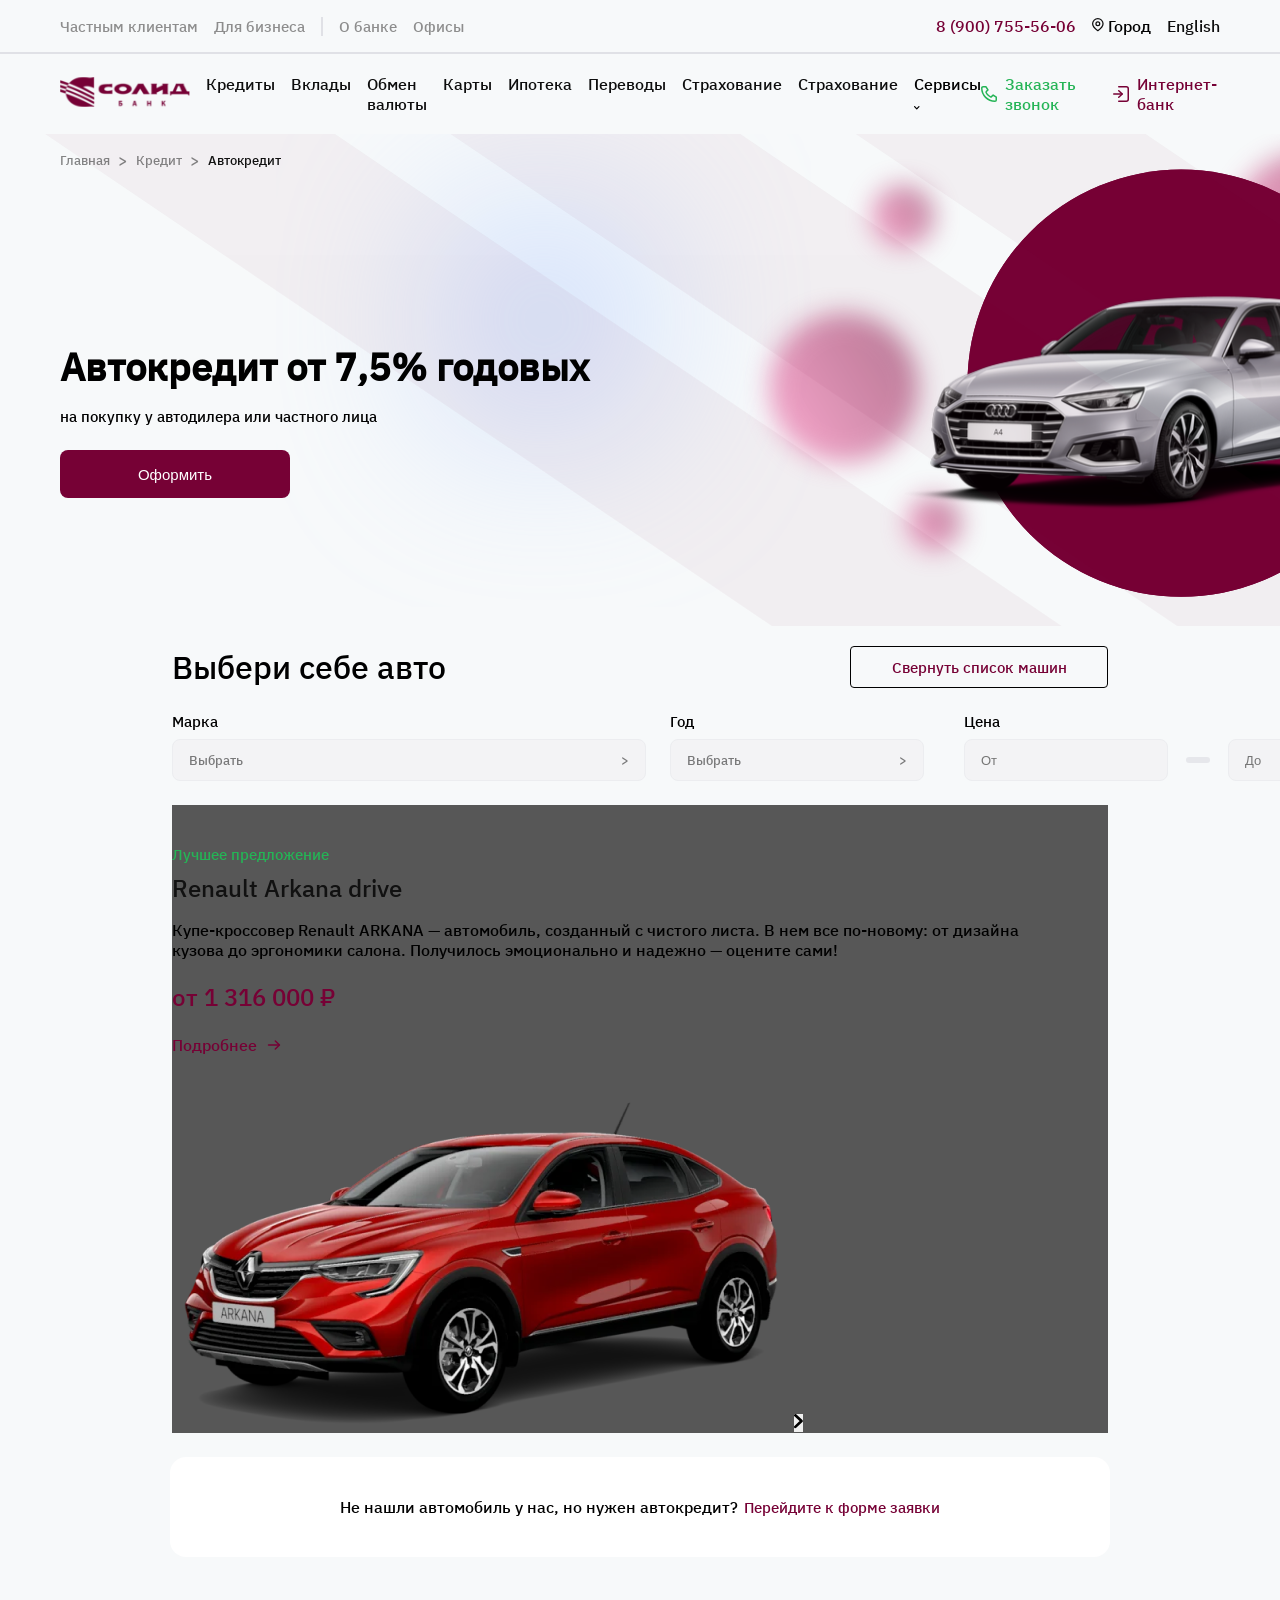
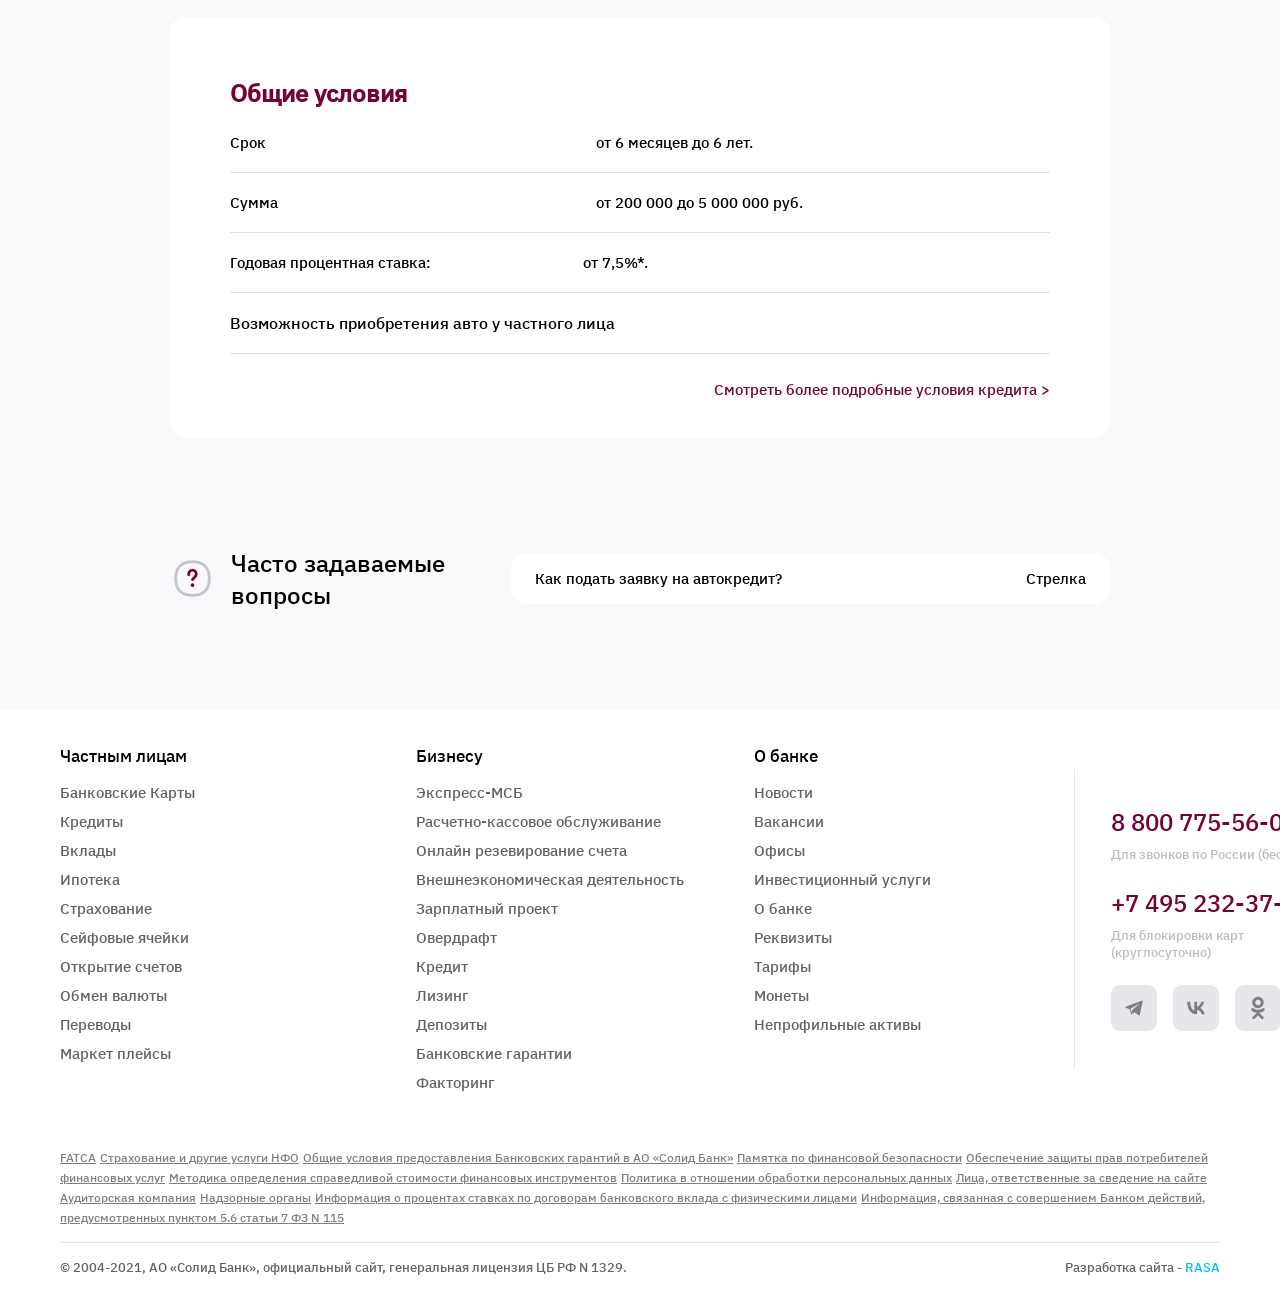
==== commit e6d4572f: "Некоторые изминения в css, добавление аддаптива(неполностью)" ====
--- a/index.html
+++ b/index.html
@@ -15,21 +15,21 @@
                 <a href="/index.html" class="up-menu-left__link">Частным клиентам</a>
                 <a href="/inDevPage.html" class="up-menu-left__link">Для бизнеса</a>
                 <div class="up-menu-left__line-vert"></div>
-                <a href="/inDevPage.html" class="up-menu-left__link">О банке</a>
-                <a href="/inDevPage.html" class="up-menu-left__link">Офисы</a>
+                <a href="/inDevPage.html" class="up-menu-left__link none">О банке</a>
+                <a href="/inDevPage.html" class="up-menu-left__link none">Офисы</a>
             </div>
 
             <div class="up-menu-right">
-                <a href="/inDevPage.html" class="up-menu-right__link">8 (900) 755-56-06</a>
-
-                <div class="filter-city-box">
+                <a href="/inDevPage.html" class="up-menu-right__link none">8 (900) 755-56-06</a>
+
+                <div class="filter-city-box none">
                     <details class="filter-city">
                         <summary class="filter-city__head">
                             <img src="media/img/GeoPosition.svg" alt=""> Город
                         </summary>
                         <div class="filter-city__items">
                             <p>
-                                Астрахань
+                                Астрахан
                             </p>
                             <p>
                                 Арсеньевск
@@ -38,7 +38,7 @@
                     </details>
                 </div>
 
-                <a href="#" class="EnPage">English</a>
+                <a href="#" class="EnPage none">English</a>
             </div>
 
         </div>
@@ -124,9 +124,6 @@
                 <div class="filter-car-box">
                     <details open class="filter-car">
                         <summary class="filter-car__head">Свернуть список машин</summary>
-                        <div class="filtre-car-card">
-                            asdfadfasdf
-                        </div>
                     </details>
                 </div>
 
@@ -183,6 +180,37 @@
                         <input class="sort-price__fieldInput" placeholder="До" type="number">
                     </div>
                 </div>
+            </div>
+
+            <div class="filter-car-bestCard">
+                <div id="bestCard" class="bestCard">
+                    <div class="bestCard-left">
+                        <p class="bestOffer">Лучшее предложение</p>
+                        <h2 class="nameCar">Renault Arkana drive</h2>
+                        <p class="desсCar">
+                            Купе-кроссовер Renault ARKANA — автомобиль, созданный с чистого листа.
+                            В нем все по-новому: от дизайна кузова до эргономики салона. Получилось
+                            эмоционально
+                            и надежно — оцените сами!
+                        </p>
+
+                        <p class="priceCar">
+                            от 1 316 000 ₽
+                        </p>
+
+                        <a href="inDevPage.html" class="linkMoreInfo">Подробнее
+                            <img src="media/img/arrow-left.svg" alt="->"></a>
+                    </div>
+
+                    <div class="bastCard-right">
+                        <img src="media/img/car-Arcana.png" alt="car">
+
+                        <button class="btn-nextCar">
+                            <img src="media/img/btn-arrow.svg" alt=">">
+                        </button>
+                    </div>
+                </div>
+
             </div>
 
         </section>
@@ -317,9 +345,9 @@
                 </div>
             </div>
 
+            <div class="lineVertical"></div>
 
             <div class="footer-right">
-                <div class="lineVertical"></div>
                 <div class="number">
                     <a href="inDevPage.html" class="footer-right__phone-link">8 800 775-56-06</a>
                     <p class="footer-right__text">Для звонков по России (бесплатно)</p>
--- a/style/style.css
+++ b/style/style.css
@@ -34,9 +34,6 @@
   margin: 0;
 }
 
-.header {
-  height: 120px;
-}
 .header-up {
   display: flex;
   align-items: center;
@@ -48,8 +45,8 @@
 .up-menu-left {
   display: flex;
   gap: 16px;
-  height: 20px;
-  width: 450px;
+  max-height: 20px;
+  max-width: 450px;
 }
 .up-menu-left__link {
   color: #8D8D8D;
@@ -65,7 +62,7 @@
 .up-menu-right {
   display: inline-flex;
   gap: 16px;
-  height: 20px;
+  max-height: 20px;
 }
 .up-menu-right__link {
   color: #760135;
@@ -139,6 +136,7 @@
   background-size: cover;
   background-position: center;
   background-repeat: no-repeat;
+  min-width: 400px;
   padding: 16px 60px;
 }
 .banner__head {
@@ -195,20 +193,69 @@
   font-weight: 500;
 }
 
+.filter-car {
+  position: relative;
+}
+
 .filter-car__head {
-  border: 1px solid #000;
   display: flex;
   justify-content: center;
   align-items: center;
-  font-size: 15px;
-  font-weight: 500;
   width: 256px;
   height: 40px;
-  color: #760135;
-}
-
-.filtre-car-card {
-  position: absolute;
+  font-size: 15px;
+  font-weight: 500;
+  color: #760135;
+  border-radius: 4px;
+  border: 1px solid #000;
+}
+
+.bestCard-left {
+  padding: 40px 40px 40px 0;
+}
+
+.bestCard {
+  margin-top: 24px;
+  background-color: #575757;
+}
+
+.bestOffer {
+  font-size: 15px;
+  font-weight: 500;
+  color: #25B456;
+}
+
+.nameCar {
+  margin: 8px 0 16px 0;
+  font-size: 24px;
+  font-weight: 500;
+  color: #111111;
+}
+
+.descCar {
+  font-size: 15px;
+  font-weight: 400;
+  color: #282828;
+}
+
+.priceCar {
+  margin-top: 21px;
+  font-size: 24px;
+  font-weight: 500;
+  color: #760135;
+}
+
+.linkMoreInfo {
+  margin-top: 22px;
+  display: flex;
+  align-items: center;
+  gap: 8px;
+  color: #760135;
+}
+
+.bestCard-right {
+  display: flex;
+  align-items: center;
 }
 
 .search-down {
@@ -497,7 +544,8 @@
 }
 
 .lineVertical {
-  border: 1px solid #E6E7EB;
+  border-left: 1px solid #E6E7EB;
+  height: 300px;
 }
 
 .icon-link-box {
@@ -576,6 +624,20 @@
   transition-duration: 0.3s;
 }
 
+@media (max-width: 768px) {
+  .none {
+    display: none;
+  }
+  .block__head {
+    font-size: 26px;
+  }
+  .block__text {
+    font-size: 22px;
+  }
+  .block__box-btnOnMainPage {
+    font-size: 16px;
+  }
+}
 @media (max-width: 360px) {
   .block__head {
     font-size: 16px;
@@ -586,15 +648,4 @@
   .block__box-btnOnMainPage {
     font-size: 16px;
   }
-}
-@media (max-width: 764px) {
-  .block__head {
-    font-size: 26px;
-  }
-  .block__text {
-    font-size: 22px;
-  }
-  .block__box-btnOnMainPage {
-    font-size: 16px;
-  }
 }/*# sourceMappingURL=style.css.map */
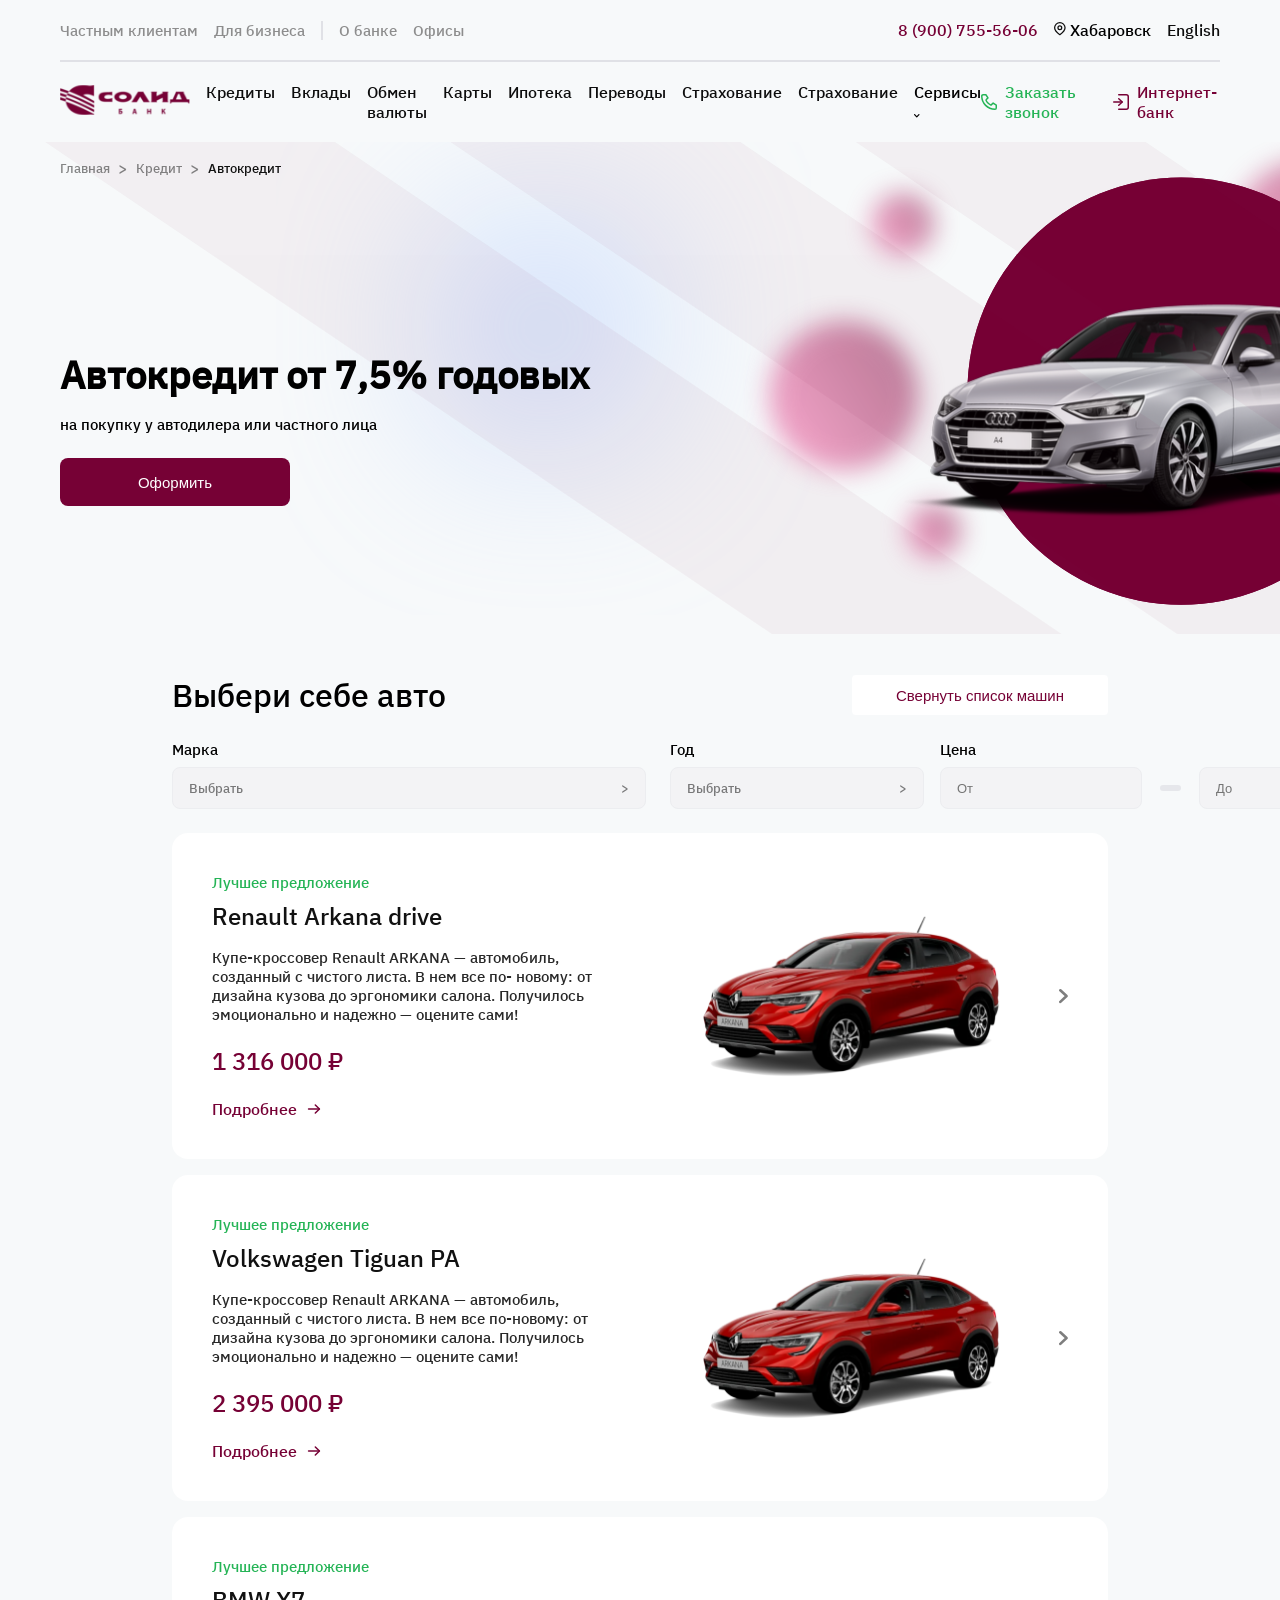
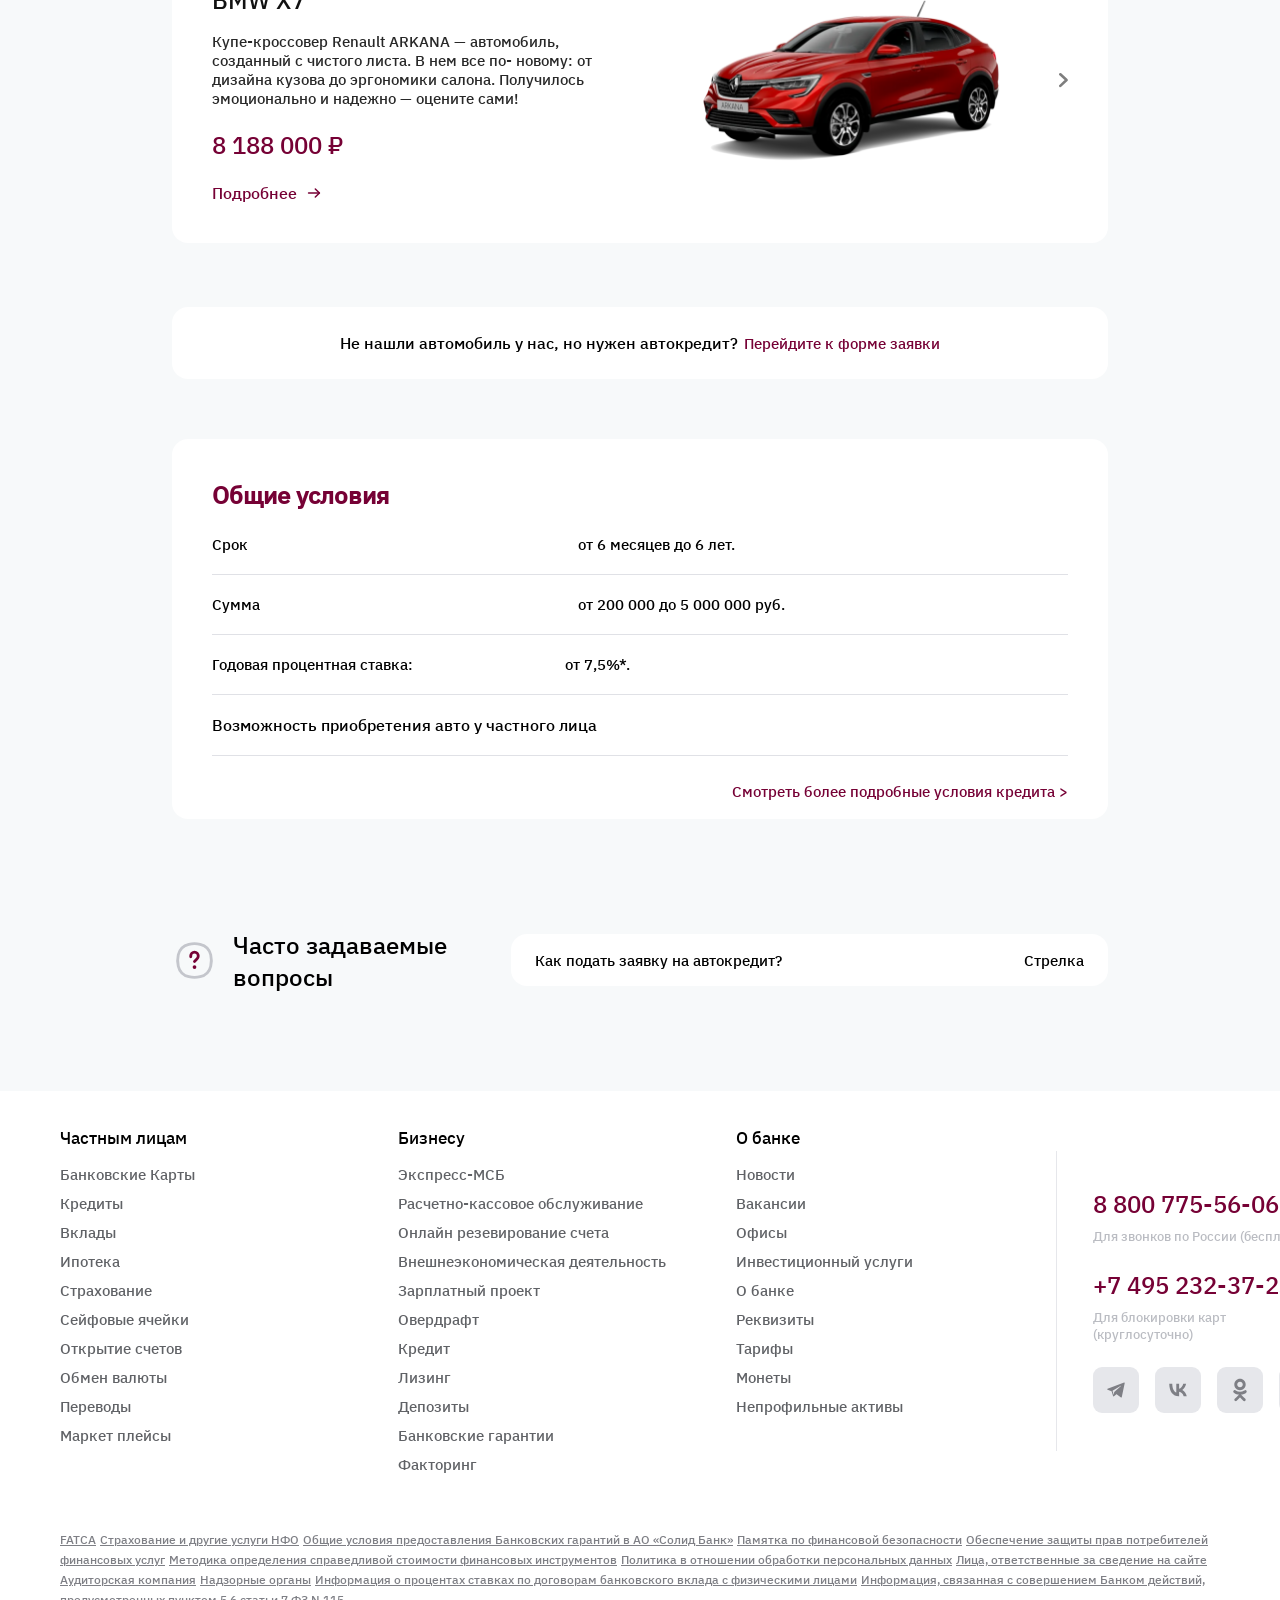
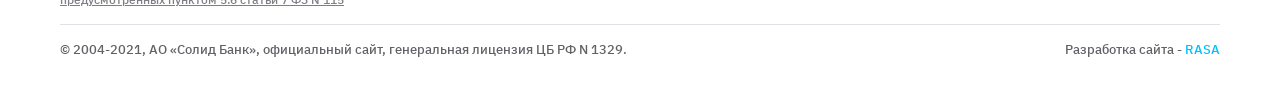
==== commit ff504fbd: "Переписано позиционирование, добавлены небольшие функции, также стили буду дописаны вместе с криптам" ====
--- a/index.html
+++ b/index.html
@@ -5,404 +5,406 @@
     <meta charset="UTF-8">
     <meta name="viewport" content="width=device-width, initial-scale=1.0">
     <title>Главная</title>
-    <link rel="stylesheet" href="/style/style.css">
+    <link rel="stylesheet" href="style/style.css">
 </head>
 
 <body>
     <header class="header">
-        <div class="header-up">
-            <div class="up-menu-left">
-                <a href="/index.html" class="up-menu-left__link">Частным клиентам</a>
-                <a href="/inDevPage.html" class="up-menu-left__link">Для бизнеса</a>
-                <div class="up-menu-left__line-vert"></div>
-                <a href="/inDevPage.html" class="up-menu-left__link none">О банке</a>
-                <a href="/inDevPage.html" class="up-menu-left__link none">Офисы</a>
-            </div>
-
-            <div class="up-menu-right">
-                <a href="/inDevPage.html" class="up-menu-right__link none">8 (900) 755-56-06</a>
-
-                <div class="filter-city-box none">
-                    <details class="filter-city">
-                        <summary class="filter-city__head">
-                            <img src="media/img/GeoPosition.svg" alt=""> Город
-                        </summary>
-                        <div class="filter-city__items">
-                            <p>
-                                Астрахан
+        <div class="wrapper">
+            <div class="header-up">
+                <div class="up-menu-left">
+                    <a href="index.html" class="up-menu-left__link  " data-i18n="pri-clints">Частным клиентам</a>
+                    <a href="inDevPage.html" class="up-menu-left__link">Для бизнеса</a>
+                    <div class="up-menu-left__line-vert none"></div>
+                    <a href="inDevPage.html" class="up-menu-left__link none">О банке</a>
+                    <a href="inDevPage.html" class="up-menu-left__link none">Офисы</a>
+                </div>
+
+                <div class="up-menu-right none">
+                    <a href="inDevPage.html" class="up-menu-right__link">8 (900) 755-56-06</a>
+
+                    <p class="filter-city__head">
+                        <img src="media/img/GeoPosition.svg" alt=""> Хабаровск
+                    </p>
+
+
+                    <p id="btn-lang" class="EnPage none">English</p>
+                </div>
+
+            </div>
+
+            <div class="line"></div>
+
+            <div class="header-down">
+
+                <div class="down-menu-left">
+
+                    <div class="logo-box">
+                        <img src="media/img/logo.svg" alt="Logo" class="logo">
+                    </div>
+
+                    <div class="link-box">
+                        <a href="inDevPage.html" class="link">Кредиты</a>
+                        <a href="inDevPage.html" class="link">Вклады</a>
+                        <a href="inDevPage.html" class="link">Обмен валюты</a>
+                        <a href="inDevPage.html" class="link">Карты</a>
+                        <a href="inDevPage.html" class="link">Ипотека</a>
+                        <a href="inDevPage.html" class="link">Переводы</a>
+                        <a href="inDevPage.html" class="link">Страхование</a>
+                        <a href="inDevPage.html" class="link">Страхование</a>
+                        <div class="filter-service-box">
+                            <details class="filter-service">
+                                <summary class="filter-servive__head">Сервисы
+                                    <img src="media/img/service.svg" alt="arrow down">
+                                </summary>
+                                <div class="filter-service__items">
+                                    <a href="/inDevPage.html">Сервис 1</a>
+                                    <a href="/inDevPage.html">Сервис 2</a>
+                                    <a href="/inDevPage.html">Сервис 3</a>
+                                    <a href="/inDevPage.html">Сервис 4</a>
+                                </div>
+                            </details>
+                        </div>
+                    </div>
+                </div>
+
+                <div class="down-menu-right">
+                    <a class="phone-link" href="/inDevPage.html">
+                        <img src="media/img/phone.svg" alt="phone" class="phone-link__img">
+                        Заказать звонок
+                    </a>
+
+                    <a href="/inDevPage.html" class="bank-link">
+                        <img src="media/img/goBank.svg" alt="bank-photo" class="bank-link__img">
+                        Интернет-банк
+                    </a>
+                </div>
+            </div>
+        </div>
+    </header>
+
+    <main class="main">
+        <section class="banner-box">
+            <div class="wrapper">
+                <div class="banner">
+                    <nav class="breadCrumbs">
+                        <a class="breadCrumbs__noActive" href="inDevPage.html">Главная</a>
+                        <p class="breadCrumbs__arrow">></p>
+                        <a class="breadCrumbs__noActive" href="inDevPage.html">Кредит</a>
+                        <p class="breadCrumbs__arrow">></p>
+                        <a class="breadCrumbs__active" href="inDevPage.html">Автокредит</a>
+                    </nav>
+
+                    <h2 class="banner__head">
+                        Автокредит от 7,5% годовых
+                    </h2>
+
+                    <p class="banner__text">
+                        на покупку у автодилера или частного лица
+                    </p>
+
+                    <button id="btn-arrange" class="banner__btn">
+                        Оформить
+                    </button>
+                </div>
+            </div>
+        </section>
+
+        <section class="search-box">
+            <div class="wrapper-center">
+                <div class="search">
+                    <div class="search-up">
+                        <h2 class="search-up__head">
+                            Выбери себе авто
+                        </h2>
+
+
+                        <button id="btnCards" class="filter-car__head">Свернуть список машин</button>
+
+
+                    </div>
+
+                    <div class="search-down">
+                        <div class="search-down-up">
+                            <div class="search-stamp">
+                                <h4 class="search-stamp__head">
+                                    Марка
+                                </h4>
+
+                                <div class="filter-stamp-box">
+                                    <details class="filter-stamp">
+                                        <summary class="filter-stamp__heading">
+                                            <p class="filter-stamp__head">Выбрать</p>
+                                            <p class="filter-stamp__head">></p>
+                                        </summary>
+                                        <div class="filter-stamp-stamps">
+                                            <input id="checkStamp1" type="checkbox">
+                                            <label for="checkStamp1">AC</label>
+                                        </div>
+                                    </details>
+                                </div>
+                            </div>
+
+                            <div class="search-year">
+                                <h4 class="search-year__head">
+                                    Год
+                                </h4>
+
+                                <div class="filter-year-box">
+                                    <details class="filter-stamp">
+                                        <summary class="filter-year__heading">
+                                            <p class="filter-year__head">Выбрать</p>
+                                            <p class="filter-year__head">></p>
+                                        </summary>
+                                        <div class="filter-year-years">
+                                            <input id="checkYear1" type="checkbox">
+                                            <label for="checkYear1">2026</label>
+                                        </div>
+                                    </details>
+                                </div>
+
+                            </div>
+                        </div>
+
+                        <div class="search-down-bottom">
+                            <div class="search-price">
+                                <h4 class="search-price__head">
+                                    Цена
+                                </h4>
+
+                                <div class="sort-price">
+                                    <input class="sort-price__fieldInput" placeholder="От" type="number">
+                                    <p class="sort-price__line"></p>
+                                    <input class="sort-price__fieldInput" placeholder="До" type="number">
+                                </div>
+                            </div>
+                        </div>
+                    </div>
+
+                    <div id="bestCard-box" class="filter-car-bestCard">
+
+                    </div>
+
+                </div>
+            </div>
+            </div>
+        </section>
+
+        <section class="info-box">
+            <div class="wrapper-center">
+                <div class="info">
+                    <p class="ifno__text">
+                        Не нашли автомобиль у нас, но нужен автокредит?
+                    </p>
+
+                    <a href="inDevPage.html" class="info__link">Перейдите к форме заявки</a>
+                </div>
+            </div>
+        </section>
+
+        <section class="general-terms-box">
+            <div class="wrapper-center">
+                <div class="general-terms">
+                    <h3 class="general-terms__head">
+                        Общие условия
+                    </h3>
+
+                    <div class="term">
+                        <p class="term__head">
+                            Срок
+                        </p>
+
+                        <p class="term__text">
+                            от 6 месяцев до 6 лет.
+                        </p>
+                    </div>
+
+                    <div class="lineUpDown">
+                        <div class="sum">
+                            <p class="sum__head">
+                                Сумма
                             </p>
-                            <p>
-                                Арсеньевск
+
+                            <p class="sum__text">
+                                от 200 000 до 5 000 000 руб.
                             </p>
                         </div>
-                    </details>
-                </div>
-
-                <a href="#" class="EnPage none">English</a>
-            </div>
-
-        </div>
-
-        <div class="line"></div>
-
-        <div class="header-down">
-
-            <div class="down-menu-left">
-
-                <div class="logo-box">
-                    <img src="/media/img/logo.svg" alt="Logo" class="logo">
-                </div>
-
-                <div class="link-box">
-                    <a href="inDevPage.html" class="link">Кредиты</a>
-                    <a href="inDevPage.html" class="link">Вклады</a>
-                    <a href="inDevPage.html" class="link">Обмен валюты</a>
-                    <a href="inDevPage.html" class="link">Карты</a>
-                    <a href="inDevPage.html" class="link">Ипотека</a>
-                    <a href="inDevPage.html" class="link">Переводы</a>
-                    <a href="inDevPage.html" class="link">Страхование</a>
-                    <a href="inDevPage.html" class="link">Страхование</a>
-                    <div class="filter-service-box">
-                        <details class="filter-service">
-                            <summary class="filter-servive__head">Сервисы
-                                <img src="media/img/service.svg" alt="arrow down">
+                    </div>
+
+                    <div class="bet">
+                        <p class="bet__head">
+                            Годовая процентная ставка:
+                        </p>
+
+                        <p class="bet__text">
+                            от 7,5%*.
+                        </p>
+                    </div>
+
+                    <div class="lineUpDown">
+                        <div class="purchase">
+                            <p class="purchase__head">
+                                Возможность приобретения авто у частного лица
+                            </p>
+                        </div>
+                    </div>
+
+                    <a href="inDevPage.html" class="general-terms__link">Смотреть более подробные условия кредита ></a>
+                </div>
+            </div>
+        </section>
+
+        <section class="questions-box">
+            <div class="wrapper-center">
+                <div class="questions">
+
+                    <div class="questions-up">
+                        <img src="media/img/questions.svg" alt="?" class="questions__img">
+
+                        <h2 class="questions__head">
+                            Часто задаваемые вопросы
+                        </h2>
+                    </div>
+
+                    <div class="filter-questions-box">
+                        <details class="filter-questions">
+                            <summary class="filter-questions__head">
+                                <p class="filter-questions__text1">Как подать заявку на автокредит?</p>
+                                <p class="filter-questions__text2">Стрелка</p>
                             </summary>
-                            <div class="filter-service__items">
-                                <a href="/inDevPage.html">Сервис 1</a>
-                                <a href="/inDevPage.html">Сервис 2</a>
-                                <a href="/inDevPage.html">Сервис 3</a>
-                                <a href="/inDevPage.html">Сервис 4</a>
+
+                            <div class="filter-questions__question">
+                                alkfdalkfalk;ds
                             </div>
                         </details>
                     </div>
                 </div>
             </div>
-
-            <div class="down-menu-right">
-                <a class="phone-link" href="/inDevPage.html">
-                    <img src="media/img/phone.svg" alt="phone" class="phone-link__img">
-                    Заказать звонок
-                </a>
-
-                <a href="/inDevPage.html" class="bank-link">
-                    <img src="media/img/goBank.svg" alt="bank-photo" class="bank-link__img">
-                    Интернет-банк
-                </a>
-            </div>
-        </div>
-    </header>
-
-    <main class="main">
-        <section class="banner">
-            <nav class="breadCrumbs">
-                <a class="breadCrumbs__noActive" href="inDevPage.html">Главная</a>
-                <p class="breadCrumbs__arrow">></p>
-                <a class="breadCrumbs__noActive" href="inDevPage.html">Кредит</a>
-                <p class="breadCrumbs__arrow">></p>
-                <a class="breadCrumbs__active" href="inDevPage.html">Автокредит</a>
-            </nav>
-
-            <h2 class="banner__head">
-                Автокредит от 7,5% годовых
-            </h2>
-
-            <p class="banner__text">
-                на покупку у автодилера или частного лица
-            </p>
-
-            <button class="banner__btn">
-                Оформить
-            </button>
-        </section>
-
-        <section class="search">
-            <div class="search-up">
-                <h2 class="search-up__head">
-                    Выбери себе авто
-                </h2>
-
-                <div class="filter-car-box">
-                    <details open class="filter-car">
-                        <summary class="filter-car__head">Свернуть список машин</summary>
-                    </details>
-                </div>
-
-            </div>
-
-            <div class="search-down">
-                <div class="search-stamp">
-                    <h4 class="search-stamp__head">
-                        Марка
-                    </h4>
-
-                    <div class="filter-stamp-box">
-                        <details class="filter-stamp">
-                            <summary class="filter-stamp__heading">
-                                <p class="filter-stamp__head">Выбрать</p>
-                                <p class="filter-stamp__head">></p>
-                            </summary>
-                            <div class="filter-stamp-stamps">
-                                <input id="checkStamp1" type="checkbox">
-                                <label for="checkStamp1">AC</label>
-                            </div>
-                        </details>
-                    </div>
-                </div>
-
-                <div class="search-year">
-                    <h4 class="search-year__head">
-                        Год
-                    </h4>
-
-                    <div class="filter-year-box">
-                        <details class="filter-stamp">
-                            <summary class="filter-year__heading">
-                                <p class="filter-year__head">Выбрать</p>
-                                <p class="filter-year__head">></p>
-                            </summary>
-                            <div class="filter-year-years">
-                                <input id="checkYear1" type="checkbox">
-                                <label for="checkYear1">2026</label>
-                            </div>
-                        </details>
-                    </div>
-
-                </div>
-
-                <div class="search-price">
-                    <h4 class="search-price__head">
-                        Цена
-                    </h4>
-
-                    <div class="sort-price">
-                        <input class="sort-price__fieldInput" placeholder="От" type="number">
-                        <p class="sort-price__line"></p>
-                        <input class="sort-price__fieldInput" placeholder="До" type="number">
-                    </div>
-                </div>
-            </div>
-
-            <div class="filter-car-bestCard">
-                <div id="bestCard" class="bestCard">
-                    <div class="bestCard-left">
-                        <p class="bestOffer">Лучшее предложение</p>
-                        <h2 class="nameCar">Renault Arkana drive</h2>
-                        <p class="desсCar">
-                            Купе-кроссовер Renault ARKANA — автомобиль, созданный с чистого листа.
-                            В нем все по-новому: от дизайна кузова до эргономики салона. Получилось
-                            эмоционально
-                            и надежно — оцените сами!
-                        </p>
-
-                        <p class="priceCar">
-                            от 1 316 000 ₽
-                        </p>
-
-                        <a href="inDevPage.html" class="linkMoreInfo">Подробнее
-                            <img src="media/img/arrow-left.svg" alt="->"></a>
-                    </div>
-
-                    <div class="bastCard-right">
-                        <img src="media/img/car-Arcana.png" alt="car">
-
-                        <button class="btn-nextCar">
-                            <img src="media/img/btn-arrow.svg" alt=">">
-                        </button>
-                    </div>
-                </div>
-
-            </div>
-
-        </section>
-
-        <section class="info">
-            <p class="ifno__text">
-                Не нашли автомобиль у нас, но нужен автокредит?
-            </p>
-
-            <a href="inDevPage.html" class="info__link">Перейдите к форме заявки</a>
-        </section>
-
-        <section class="general-terms">
-            <h3 class="general-terms__head">
-                Общие условия
-            </h3>
-
-            <div class="term">
-                <p class="term__head">
-                    Срок
-                </p>
-
-                <p class="term__text">
-                    от 6 месяцев до 6 лет.
-                </p>
-            </div>
-
-            <div class="lineUpDown">
-                <div class="sum">
-                    <p class="sum__head">
-                        Сумма
-                    </p>
-
-                    <p class="sum__text">
-                        от 200 000 до 5 000 000 руб.
-                    </p>
-                </div>
-            </div>
-
-            <div class="bet">
-                <p class="bet__head">
-                    Годовая процентная ставка:
-                </p>
-
-                <p class="bet__text">
-                    от 7,5%*.
-                </p>
-            </div>
-
-            <div class="lineUpDown">
-                <div class="purchase">
-                    <p class="purchase__head">
-                        Возможность приобретения авто у частного лица
-                    </p>
-                </div>
-            </div>
-
-            <a href="inDevPage.html" class="general-terms__link">Смотреть более подробные условия кредита ></a>
-        </section>
-
-        <section class="questions">
-            <img src="media/img/questions.svg" alt="?" class="questions__img">
-
-            <h2 class="questions__head">
-                Часто задаваемые вопросы
-            </h2>
-
-            <div class="filter-questions-box">
-                <details class="filter-questions">
-                    <summary class="filter-questions__head">
-                        <p class="filter-questions__text1">Как подать заявку на автокредит?</p>
-                        <p class="filter-questions__text2">Стрелка</p>
-                    </summary>
-
-                    <div class="filter-questions__question">
-                        alkfdalkfalk;ds
-                    </div>
-                </details>
-            </div>
         </section>
     </main>
 
-    <footer class="footer">
-        <div class="footer-up">
-            <div class="footer-left">
-                <div class="right">
-                    <h3 class="head">Частным лицам</h3>
-                    <ul class="list">
-                        <li class="list__link">Банковские Карты</li>
-                        <li class="list__link">Кредиты</li>
-                        <li class="list__link">Вклады</li>
-                        <li class="list__link">Ипотека</li>
-                        <li class="list__link">Страхование</li>
-                        <li class="list__link">Сейфовые ячейки</li>
-                        <li class="list__link">Открытие счетов</li>
-                        <li class="list__link">Обмен валюты</li>
-                        <li class="list__link">Переводы</li>
-                        <li class="list__link">Маркет плейсы</li>
-                    </ul>
-                </div>
-
-                <div class="center">
-                    <h3 class="head">Бизнесу</h3>
-                    <ul class="list">
-                        <li class="list__link">Экспресс-МСБ</li>
-                        <li class="list__link">Расчетно-кассовое обслуживание</li>
-                        <li class="list__link">Онлайн резевирование счета</li>
-                        <li class="list__link">Внешнеэкономическая деятельность</li>
-                        <li class="list__link">Зарплатный проект</li>
-                        <li class="list__link">Овердрафт</li>
-                        <li class="list__link">Кредит</li>
-                        <li class="list__link">Лизинг</li>
-                        <li class="list__link">Депозиты</li>
-                        <li class="list__link">Банковские гарантии</li>
-                        <li class="list__link">Факторинг</li>
-                    </ul>
-                </div>
-
-                <div class="right">
-                    <h3 class="head">О банке</h3>
-                    <ul class="list">
-                        <li class="list__link">Новости</li>
-                        <li class="list__link">Вакансии</li>
-                        <li class="list__link">Офисы</li>
-                        <li class="list__link">Инвестиционный услуги</li>
-                        <li class="list__link">О банке</li>
-                        <li class="list__link">Реквизиты</li>
-                        <li class="list__link">Тарифы</li>
-                        <li class="list__link">Монеты</li>
-                        <li class="list__link">Непрофильные активы</li>
-                    </ul>
-                </div>
-            </div>
-
-            <div class="lineVertical"></div>
-
-            <div class="footer-right">
-                <div class="number">
-                    <a href="inDevPage.html" class="footer-right__phone-link">8 800 775-56-06</a>
-                    <p class="footer-right__text">Для звонков по России (бесплатно)</p>
-                </div>
-
-                <div class="number">
-                    <a href="inDevPage.html" class="footer-right__phone-link">+7 495 232-37-23</a>
-                    <p class="footer-right__text">Для блокировки карт (круглосуточно)</p>
-                </div>
-
-                <div class="icon-link-box">
-                    <img src="media/img/telegram.svg" alt="Telegram" class="icon-link">
-                    <img src="media/img/wk.svg" alt="WK" class="icon-link">
-                    <img src="media/img/study.svg" alt="Odl" class="icon-link">
-                    <img src="media/img/twiter.svg" alt="Twiter" class="icon-link">
-                </div>
-
-            </div>
-        </div>
-
-        <div class="footer-info">
-            <a href="inDevPage.html" class="footer-info__link">FATCA</a>
-            <a href="inDevPage.html" class="footer-info__link">Страхование и другие услуги НФО</a>
-            <a href="inDevPage.html" class="footer-info__link">Общие условия предоставления Банковских гарантий в АО
-                «Солид Банк»</a>
-            <a href="inDevPage.html" class="footer-info__link">Памятка по финансовой безопасности</a>
-            <a href="inDevPage.html" class="footer-info__link">Обеспечение защиты прав потребителей финансовых услуг</a>
-            <a href="inDevPage.html" class="footer-info__link">Методика определения справедливой стоимости финансовых
-                инструментов</a>
-            <a href="inDevPage.html" class="footer-info__link">Политика в отношении обработки персональных данных</a>
-            <a href="inDevPage.html" class="footer-info__link">Лица, ответственные за сведение на сайте</a>
-            <a href="inDevPage.html" class="footer-info__link">Аудиторская компания</a>
-            <a href="inDevPage.html" class="footer-info__link">Надзорные органы</a>
-            <a href="inDevPage.html" class="footer-info__link">Информация о процентах ставках по договорам банковского
-                вклада с физическими лицами</a>
-            <a href="inDevPage.html" class="footer-info__link">Информация, связанная с совершением Банком действий,
-                предусмотренных пунктом 5.6 статьи 7 ФЗ N 115</a>
-        </div>
-
-        <div class="footer-down">
-            <div class="footer-down-left">
-                <p class="footer-down-left__text">
-                    © 2004-2021, АО «Солид Банк», официальный сайт, генеральная лицензия ЦБ РФ N 1329.
-                </p>
-            </div>
-
-            <div class="footer-down-right">
-                <p class="footer-down-right__text">Разработка сайта - <a href="https://rasa.pro/"
-                        class="footer-down-right__link">RASA</a></p>
-
+    <footer class="footer-box">
+        <div class="wrapper">
+            <div class="footer">
+                <div class="footer-up">
+                    <div class="footer-left">
+                        <div class="left">
+                            <h3 class="head">Частным лицам</h3>
+                            <ul class="list">
+                                <a href="inDevPage.html" class="list__link">Банковские Карты</a>
+                                <a href="inDevPage.html" class="list__link">Кредиты</a>
+                                <a href="inDevPage.html" class="list__link">Вклады</a>
+                                <a href="inDevPage.html" class="list__link">Ипотека</a>
+                                <a href="inDevPage.html" class="list__link">Страхование</a>
+                                <a href="inDevPage.html" class="list__link">Сейфовые ячейки</a>
+                                <a href="inDevPage.html" class="list__link">Открытие счетов</a>
+                                <a href="inDevPage.html" class="list__link">Обмен валюты</a>
+                                <a href="inDevPage.html" class="list__link">Переводы</a>
+                                <a href="inDevPage.html" class="list__link">Маркет плейсы</a>
+                            </ul>
+                        </div>
+
+                        <div class="center">
+                            <h3 class="head">Бизнесу</h3>
+                            <ul class="list">
+                                <a href="inDevPage.html" class="list__link">Экспресс-МСБ</a>
+                                <a href="inDevPage.html" class="list__link">Расчетно-кассовое обслуживание</a>
+                                <a href="inDevPage.html" class="list__link">Онлайн резевирование счета</a>
+                                <a href="inDevPage.html" class="list__link">Внешнеэкономическая деятельность</a>
+                                <a href="inDevPage.html" class="list__link">Зарплатный проект</a>
+                                <a href="inDevPage.html" class="list__link">Овердрафт</a>
+                                <a href="inDevPage.html" class="list__link">Кредит</a>
+                                <a href="inDevPage.html" class="list__link">Лизинг</a>
+                                <a href="inDevPage.html" class="list__link">Депозиты</a>
+                                <a href="inDevPage.html" class="list__link">Банковские гарантии</a>
+                                <a href="inDevPage.html" class="list__link">Факторинг</a>
+                            </ul>
+                        </div>
+
+                        <div class="right">
+                            <h3 class="head">О банке</h3>
+                            <ul class="list">
+                                <a href="inDevPage.html" class="list__link">Новости</a>
+                                <a href="inDevPage.html" class="list__link">Вакансии</a>
+                                <a href="inDevPage.html" class="list__link">Офисы</a>
+                                <a href="inDevPage.html" class="list__link">Инвестиционный услуги</a>
+                                <a href="inDevPage.html" class="list__link">О банке</a>
+                                <a href="inDevPage.html" class="list__link">Реквизиты</a>
+                                <a href="inDevPage.html" class="list__link">Тарифы</a>
+                                <a href="inDevPage.html" class="list__link">Монеты</a>
+                                <a href="inDevPage.html" class="list__link">Непрофильные активы</a>
+                            </ul>
+                        </div>
+                    </div>
+
+                    <div class="lineVertical"></div>
+
+                    <div class="footer-right">
+                        <div class="number">
+                            <a href="inDevPage.html" class="footer-right__phone-link">8 800 775-56-06</a>
+                            <p class="footer-right__text">Для звонков по России (бесплатно)</p>
+                        </div>
+
+                        <div class="number">
+                            <a href="inDevPage.html" class="footer-right__phone-link">+7 495 232-37-23</a>
+                            <p class="footer-right__text">Для блокировки карт (круглосуточно)</p>
+                        </div>
+
+                        <div class="icon-link-box">
+                            <img src="media/img/telegram.svg" alt="Telegram" class="icon-link">
+                            <img src="media/img/wk.svg" alt="WK" class="icon-link">
+                            <img src="media/img/study.svg" alt="Odl" class="icon-link">
+                            <img src="media/img/twiter.svg" alt="Twiter" class="icon-link">
+                        </div>
+
+                    </div>
+                </div>
+
+                <div class="footer-info">
+                    <a href="inDevPage.html" class="footer-info__link">FATCA</a>
+                    <a href="inDevPage.html" class="footer-info__link">Страхование и другие услуги НФО</a>
+                    <a href="inDevPage.html" class="footer-info__link">Общие условия предоставления Банковских гарантий
+                        в АО
+                        «Солид Банк»</a>
+                    <a href="inDevPage.html" class="footer-info__link">Памятка по финансовой безопасности</a>
+                    <a href="inDevPage.html" class="footer-info__link">Обеспечение защиты прав потребителей финансовых
+                        услуг</a>
+                    <a href="inDevPage.html" class="footer-info__link">Методика определения справедливой стоимости
+                        финансовых
+                        инструментов</a>
+                    <a href="inDevPage.html" class="footer-info__link">Политика в отношении обработки персональных
+                        данных</a>
+                    <a href="inDevPage.html" class="footer-info__link">Лица, ответственные за сведение на сайте</a>
+                    <a href="inDevPage.html" class="footer-info__link">Аудиторская компания</a>
+                    <a href="inDevPage.html" class="footer-info__link">Надзорные органы</a>
+                    <a href="inDevPage.html" class="footer-info__link">Информация о процентах ставках по договорам
+                        банковского
+                        вклада с физическими лицами</a>
+                    <a href="inDevPage.html" class="footer-info__link">Информация, связанная с совершением Банком
+                        действий,
+                        предусмотренных пунктом 5.6 статьи 7 ФЗ N 115</a>
+                </div>
+
+                <div class="footer-down">
+                    <div class="footer-down-left">
+                        <p class="footer-down-left__text">
+                            © 2004-2021, АО «Солид Банк», официальный сайт, генеральная лицензия ЦБ РФ N 1329.
+                        </p>
+                    </div>
+
+                    <div class="footer-down-right">
+                        <p class="footer-down-right__text">Разработка сайта - <a href="https://rasa.pro/"
+                                class="footer-down-right__link">RASA</a></p>
+
+                    </div>
+                </div>
             </div>
         </div>
     </footer>
 
-    <script src="script/sctipt.js"></script>
+    <script src="script/dataCar.js"></script>
+    <script src="script/cardCar.js"></script>
+    <script src="script/script.js"></script>
     <script src="script/geoPos.js"></script>
 </body>
 
--- a/style/style.css
+++ b/style/style.css
@@ -18,6 +18,7 @@
 summary {
   display: block;
 }
+
 summary summary::marker {
   display: none;
 }
@@ -34,19 +35,27 @@
   margin: 0;
 }
 
+.wrapper {
+  margin: 0 auto;
+  padding: 0 60px;
+}
+.wrapper-center {
+  margin: 0 auto;
+  padding: 0 172px;
+}
+
+/*!!!------ header ------!!!*/
 .header-up {
   display: flex;
   align-items: center;
   justify-content: space-between;
-  padding: 16px 60px;
-  height: 20px;
+  padding: 20px 0;
 }
 
 .up-menu-left {
   display: flex;
   gap: 16px;
   max-height: 20px;
-  max-width: 450px;
 }
 .up-menu-left__link {
   color: #8D8D8D;
@@ -64,6 +73,11 @@
   gap: 16px;
   max-height: 20px;
 }
+.up-menu-right {
+  display: inline-flex;
+  gap: 16px;
+  max-height: 20px;
+}
 .up-menu-right__link {
   color: #760135;
   font-weight: 500;
@@ -85,7 +99,6 @@
   display: flex;
   align-items: center;
   justify-content: space-between;
-  padding: 20px 60px;
 }
 
 .down-menu-left {
@@ -114,11 +127,12 @@
 .down-menu-right {
   display: flex;
   align-items: center;
+  gap: 16px;
+  padding: 20px 0;
 }
 
 .phone-link {
   display: flex;
-  margin-right: 16px;
   font-weight: 500;
   gap: 8px;
   color: #25B456;
@@ -131,24 +145,47 @@
   color: #760135;
 }
 
-.banner {
+/*!!!------ banner ------!!!*/
+.banner-box {
   background-image: url(/media/img/background1.svg);
   background-size: cover;
   background-position: center;
   background-repeat: no-repeat;
   min-width: 400px;
-  padding: 16px 60px;
-}
+  padding: 16px 0;
+}
+
+.breadCrumbs {
+  display: flex;
+  align-items: center;
+  gap: 8px;
+}
+.breadCrumbs__noActive {
+  font-size: 13px;
+  color: #111111;
+  opacity: 50%;
+}
+.breadCrumbs__arrow {
+  color: #111111;
+  opacity: 50%;
+}
+.breadCrumbs__active {
+  font-size: 13px;
+  color: #111111;
+}
+
 .banner__head {
   margin-top: 172px;
   font-size: 38px;
   font-weight: 600;
 }
+
 .banner__text {
   margin-top: 16px;
   font-size: 15px;
   font-weight: 400;
 }
+
 .banner__btn {
   margin: 24px 0 112px 0;
   width: 230px;
@@ -158,31 +195,13 @@
   font-weight: 500;
   border-radius: 8px;
   background-color: #760135;
-}
-
-.breadCrumbs {
-  display: flex;
-  align-items: center;
-  gap: 8px;
-}
-.breadCrumbs__noActive {
-  font-size: 13px;
-  color: #111111;
-  opacity: 50%;
-}
-.breadCrumbs__arrow {
-  color: #111111;
-  opacity: 50%;
-}
-.breadCrumbs__active {
-  font-size: 13px;
-  color: #111111;
-}
-
+  cursor: pointer;
+}
+
+/*!!!------ search ------!!!*/
 .search {
-  padding: 20px 172px 0 172px;
-}
-
+  padding: 40px 0;
+}
 .search-up {
   display: flex;
   align-items: center;
@@ -193,85 +212,37 @@
   font-weight: 500;
 }
 
-.filter-car {
-  position: relative;
-}
-
 .filter-car__head {
   display: flex;
   justify-content: center;
   align-items: center;
-  width: 256px;
+  max-width: 328px;
+  min-width: 256px;
   height: 40px;
   font-size: 15px;
   font-weight: 500;
   color: #760135;
+  background-color: #fff;
   border-radius: 4px;
-  border: 1px solid #000;
-}
-
-.bestCard-left {
-  padding: 40px 40px 40px 0;
-}
-
-.bestCard {
+  cursor: pointer;
+}
+
+.search-down {
+  display: flex;
+  align-items: center;
+  gap: 16px;
   margin-top: 24px;
-  background-color: #575757;
-}
-
-.bestOffer {
-  font-size: 15px;
-  font-weight: 500;
-  color: #25B456;
-}
-
-.nameCar {
-  margin: 8px 0 16px 0;
-  font-size: 24px;
-  font-weight: 500;
-  color: #111111;
-}
-
-.descCar {
-  font-size: 15px;
-  font-weight: 400;
-  color: #282828;
-}
-
-.priceCar {
-  margin-top: 21px;
-  font-size: 24px;
-  font-weight: 500;
-  color: #760135;
-}
-
-.linkMoreInfo {
-  margin-top: 22px;
-  display: flex;
-  align-items: center;
-  gap: 8px;
-  color: #760135;
-}
-
-.bestCard-right {
-  display: flex;
-  align-items: center;
-}
-
-.search-down {
-  display: flex;
-  align-items: center;
-  margin-top: 24px;
+}
+.search-down-up {
+  display: flex;
+  align-items: center;
+  gap: 24px;
 }
 
 .search-stamp__head {
   margin-bottom: 8px;
   font-size: 15px;
   font-weight: 500;
-}
-
-.filter-stamp-box {
-  margin-right: 24px;
 }
 
 .filter-stamp__heading {
@@ -280,6 +251,7 @@
   justify-content: space-between;
   padding: 0 16px;
   width: 440px;
+  min-width: 156px;
   height: 40px;
   background-color: #F3F3F5;
   border-radius: 8px;
@@ -295,21 +267,14 @@
 .filter-stamp-stamps {
   position: absolute;
   background-color: #fff;
-  width: 440px;
-}
-
-.search-year {
-  margin-right: 16px;
+  max-width: 440px;
+  min-width: 156px;
 }
 
 .search-year__head {
   margin-bottom: 8px;
   font-size: 15px;
   font-weight: 500;
-}
-
-.filter-year-box {
-  margin-right: 24px;
 }
 
 .filter-year__heading {
@@ -318,6 +283,7 @@
   justify-content: space-between;
   padding: 0 16px;
   width: 220px;
+  min-width: 156px;
   height: 40px;
   background-color: #F3F3F5;
   border-radius: 8px;
@@ -333,7 +299,8 @@
 .filter-year-years {
   position: absolute;
   background-color: #fff;
-  width: 220px;
+  max-width: 220px;
+  min-width: 156px;
 }
 
 .search-price__head {
@@ -349,7 +316,8 @@
 }
 .sort-price__fieldInput {
   padding: 0 16px;
-  width: 170px;
+  max-width: 170px;
+  min-width: 156px;
   height: 40px;
   font-size: 13px;
   font-weight: 400;
@@ -358,17 +326,127 @@
   border-radius: 8px;
 }
 .sort-price__line {
-  width: 18px;
+  width: 15px;
   border: 3px solid #E6E7EB;
   border-radius: 3px;
 }
 
+.filter-car-bestCard {
+  margin-top: 24px;
+  display: flex;
+  flex-direction: column;
+  gap: 16px;
+}
+
+.bestCard {
+  display: flex;
+  gap: 100px;
+  padding: 40px;
+  background-color: #fff;
+  border-radius: 16px;
+}
+.bestCard-right {
+  display: flex;
+  align-items: center;
+  gap: 54px;
+}
+
+.bestOffer {
+  font-size: 15px;
+  font-weight: 500;
+  color: #25B456;
+}
+
+.nameCar {
+  margin: 8px 0 16px 0;
+  font-size: 24px;
+  font-weight: 500;
+  color: #111111;
+}
+
+.descCar {
+  font-size: 15px;
+  font-weight: 400;
+  color: #282828;
+}
+
+.priceCar {
+  margin-top: 21px;
+  font-size: 24px;
+  font-weight: 500;
+  color: #760135;
+}
+
+.linkMoreInfo {
+  margin-top: 22px;
+  display: flex;
+  align-items: center;
+  gap: 8px;
+  color: #760135;
+}
+
+.bestCard__img {
+  max-width: 308px;
+}
+
+.bestCard__buttonArrow {
+  opacity: 50%;
+}
+
+.card-box {
+  display: flex;
+  flex-wrap: wrap;
+  gap: 16px;
+  justify-content: center;
+}
+
+.card {
+  padding: 16px;
+  background-color: #fff;
+  border-radius: 16px;
+}
+.card__img {
+  max-width: 322px;
+}
+
+.car-name {
+  margin: 16px 0;
+  font-size: 17px;
+  font-weight: 500;
+}
+
+.car-city {
+  margin-bottom: 8px;
+  color: #282828;
+  font-size: 15px;
+  font-weight: 400;
+}
+
+.card-down {
+  display: flex;
+  align-items: center;
+  justify-content: space-between;
+}
+
+.car-price {
+  font-size: 17px;
+  font-weight: 500;
+  color: #760135;
+}
+
+.card__link-moreInfo {
+  color: #282828;
+  font-size: 13px;
+  font-weight: 400;
+}
+
 .info {
   display: flex;
   justify-content: center;
   align-items: center;
-  margin: 24px 170px 0px 170px;
-  height: 100px;
+  margin: 24px 0px;
+  max-height: 100px;
+  height: 72px;
   background-color: #fff;
   border-radius: 16px;
 }
@@ -384,8 +462,8 @@
 }
 
 .general-terms {
-  margin: 60px 170px 0 170px;
-  padding: 60px;
+  margin-top: 60px;
+  padding: 40px;
   height: 300px;
   background-color: #fff;
   border-radius: 16px;
@@ -396,7 +474,7 @@
   color: #760135;
 }
 .general-terms__link {
-  margin: 26px 0 40px 0;
+  margin-top: 26px;
   float: right;
   font-size: 15px;
   font-weight: 500;
@@ -456,11 +534,16 @@
 .questions {
   display: flex;
   align-items: center;
-  margin: 110px 170px 100px 170px;
+  margin: 110px 0 100px 0;
+  gap: 62px;
+}
+.questions-up {
+  display: flex;
+  align-items: center;
+  gap: 16px;
 }
 .questions__head {
-  margin: 0 64px 0 16px;
-  width: 216px;
+  max-width: 216px;
   height: 62px;
   font-size: 24px;
   font-weight: 500;
@@ -471,9 +554,11 @@
 }
 
 .filter-questions__head {
-  padding: 16px 24px;
-  display: flex;
+  display: flex;
+  align-items: center;
   justify-content: space-between;
+  padding: 0 24px;
+  height: 52px;
   font-size: 15px;
   font-weight: 400;
   background-color: #fff;
@@ -484,8 +569,8 @@
   position: absolute;
 }
 
-.footer {
-  padding: 36px 60px;
+.footer-box {
+  padding: 36px 0;
   background-color: #fff;
 }
 
@@ -501,10 +586,17 @@
 
 .right {
   width: 320px;
+  min-width: 170px;
 }
 
 .center {
   width: 302px;
+  min-width: 266px;
+}
+
+.left {
+  width: 302px;
+  min-width: 266px;
 }
 
 .head {
@@ -529,7 +621,7 @@
   display: flex;
   flex-direction: column;
   gap: 24px;
-  padding-left: 36px;
+  margin-left: 36px;
 }
 .footer-right__phone-link {
   font-size: 24px;
@@ -571,13 +663,11 @@
   justify-content: space-between;
   margin-top: 16px;
 }
-
 .footer-down-left__text {
   font-size: 13px;
   font-weight: 400;
   color: #606266;
 }
-
 .footer-down-right {
   display: flex;
   align-items: center;
@@ -604,6 +694,7 @@
   border-radius: 16px;
 }
 .block__head {
+  font-size: 28px;
   text-align: center;
 }
 .block__text {
@@ -618,6 +709,7 @@
   color: #fff;
   border-radius: 8px;
   background-color: #760135;
+  cursor: pointer;
 }
 .block__box-btnOnMainPage:hover {
   background-color: #65012e;
@@ -628,24 +720,16 @@
   .none {
     display: none;
   }
-  .block__head {
-    font-size: 26px;
+  .wrapper {
+    padding: 0 16px;
   }
-  .block__text {
-    font-size: 22px;
+  .wrapper-center {
+    padding: 0 16px;
   }
-  .block__box-btnOnMainPage {
-    font-size: 16px;
+  .header-up {
+    justify-content: center;
   }
-}
-@media (max-width: 360px) {
-  .block__head {
-    font-size: 16px;
-  }
-  .block__text {
-    font-size: 16px;
-  }
-  .block__box-btnOnMainPage {
-    font-size: 16px;
+  .up-menu-left {
+    justify-content: space-around;
   }
 }/*# sourceMappingURL=style.css.map */
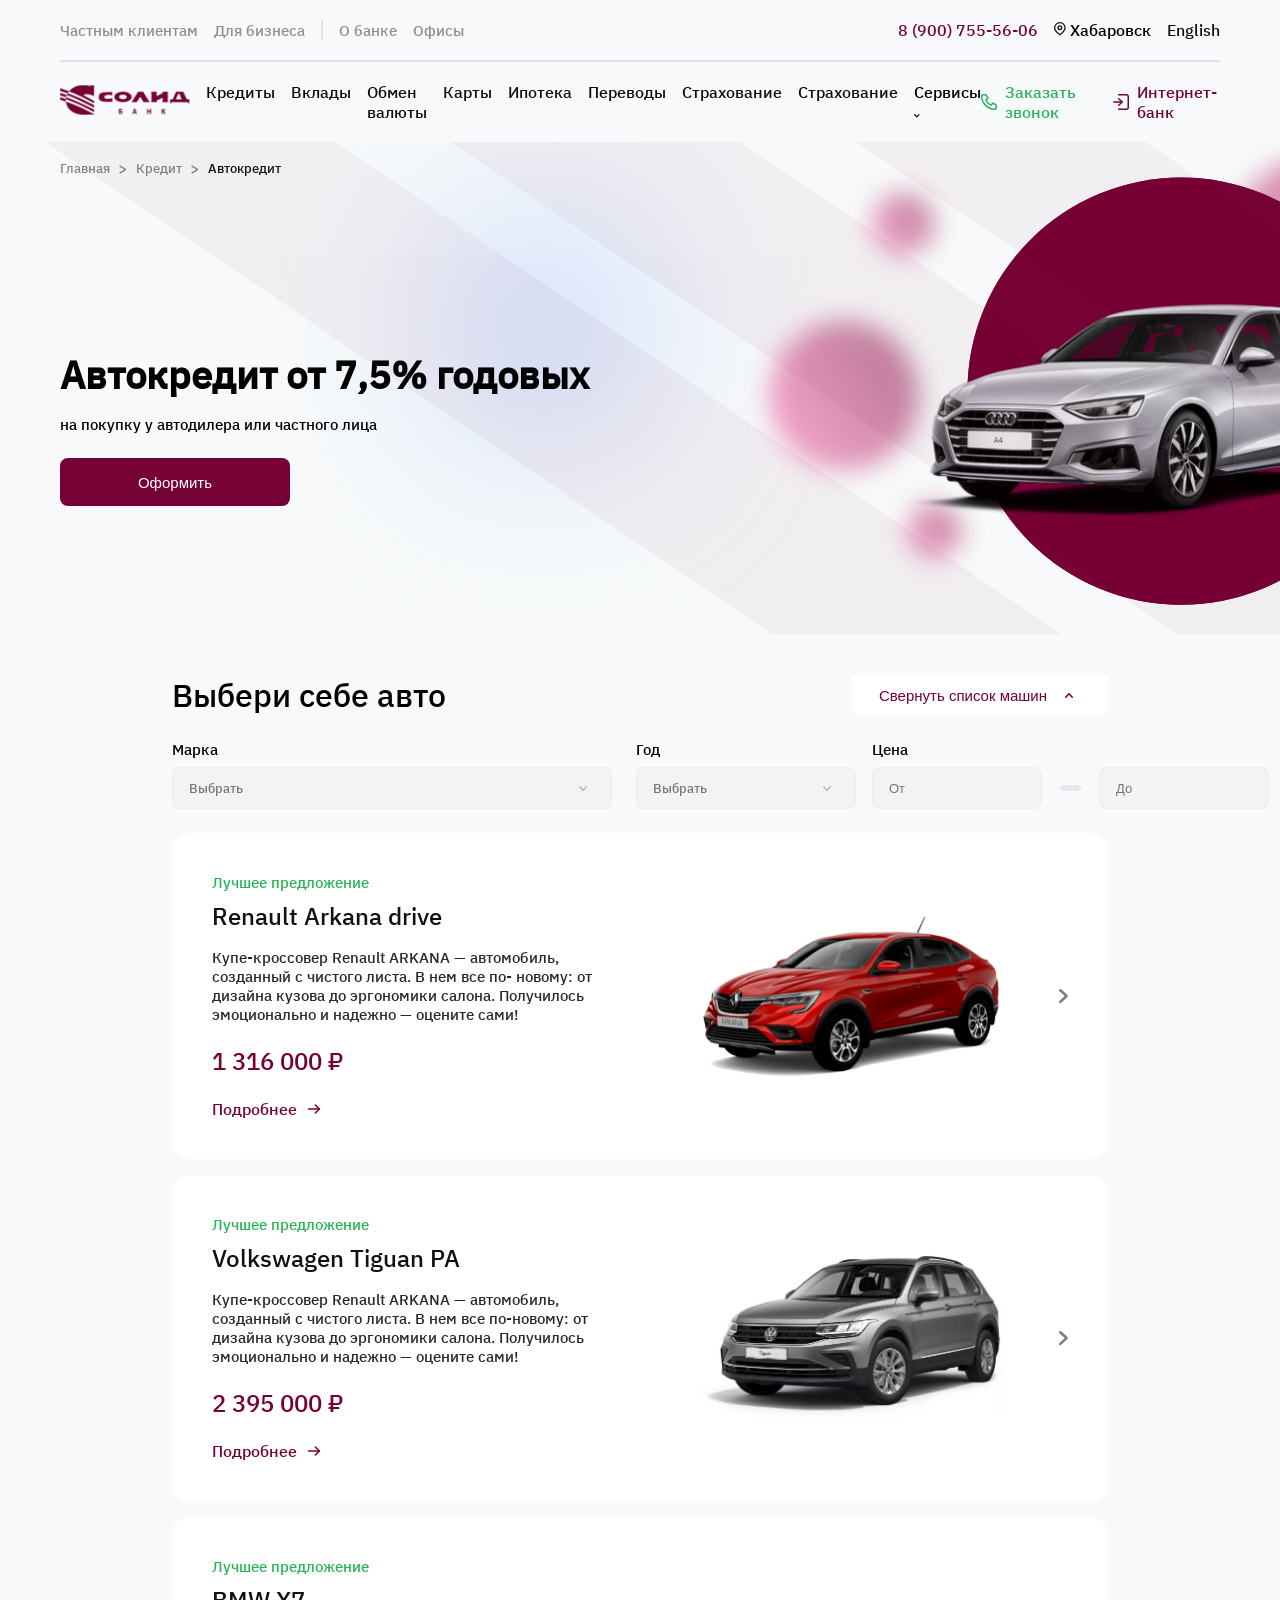
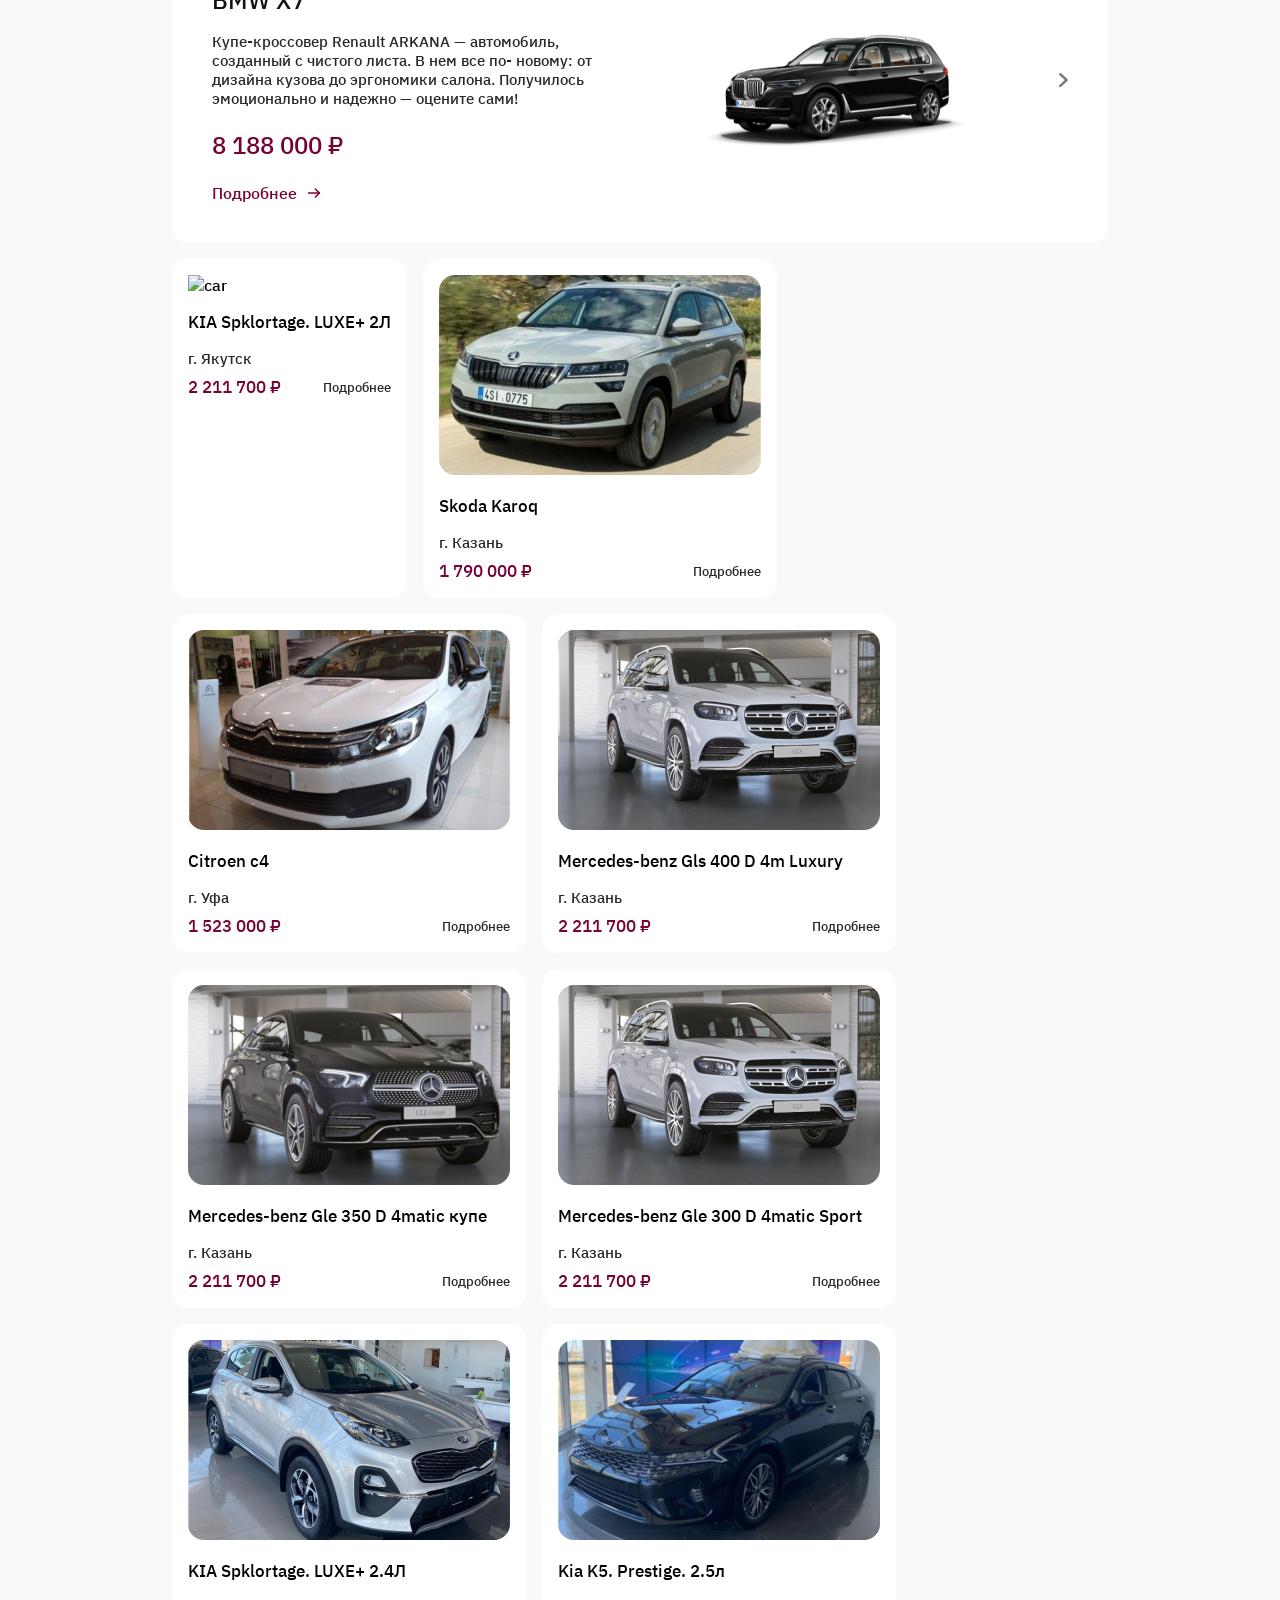
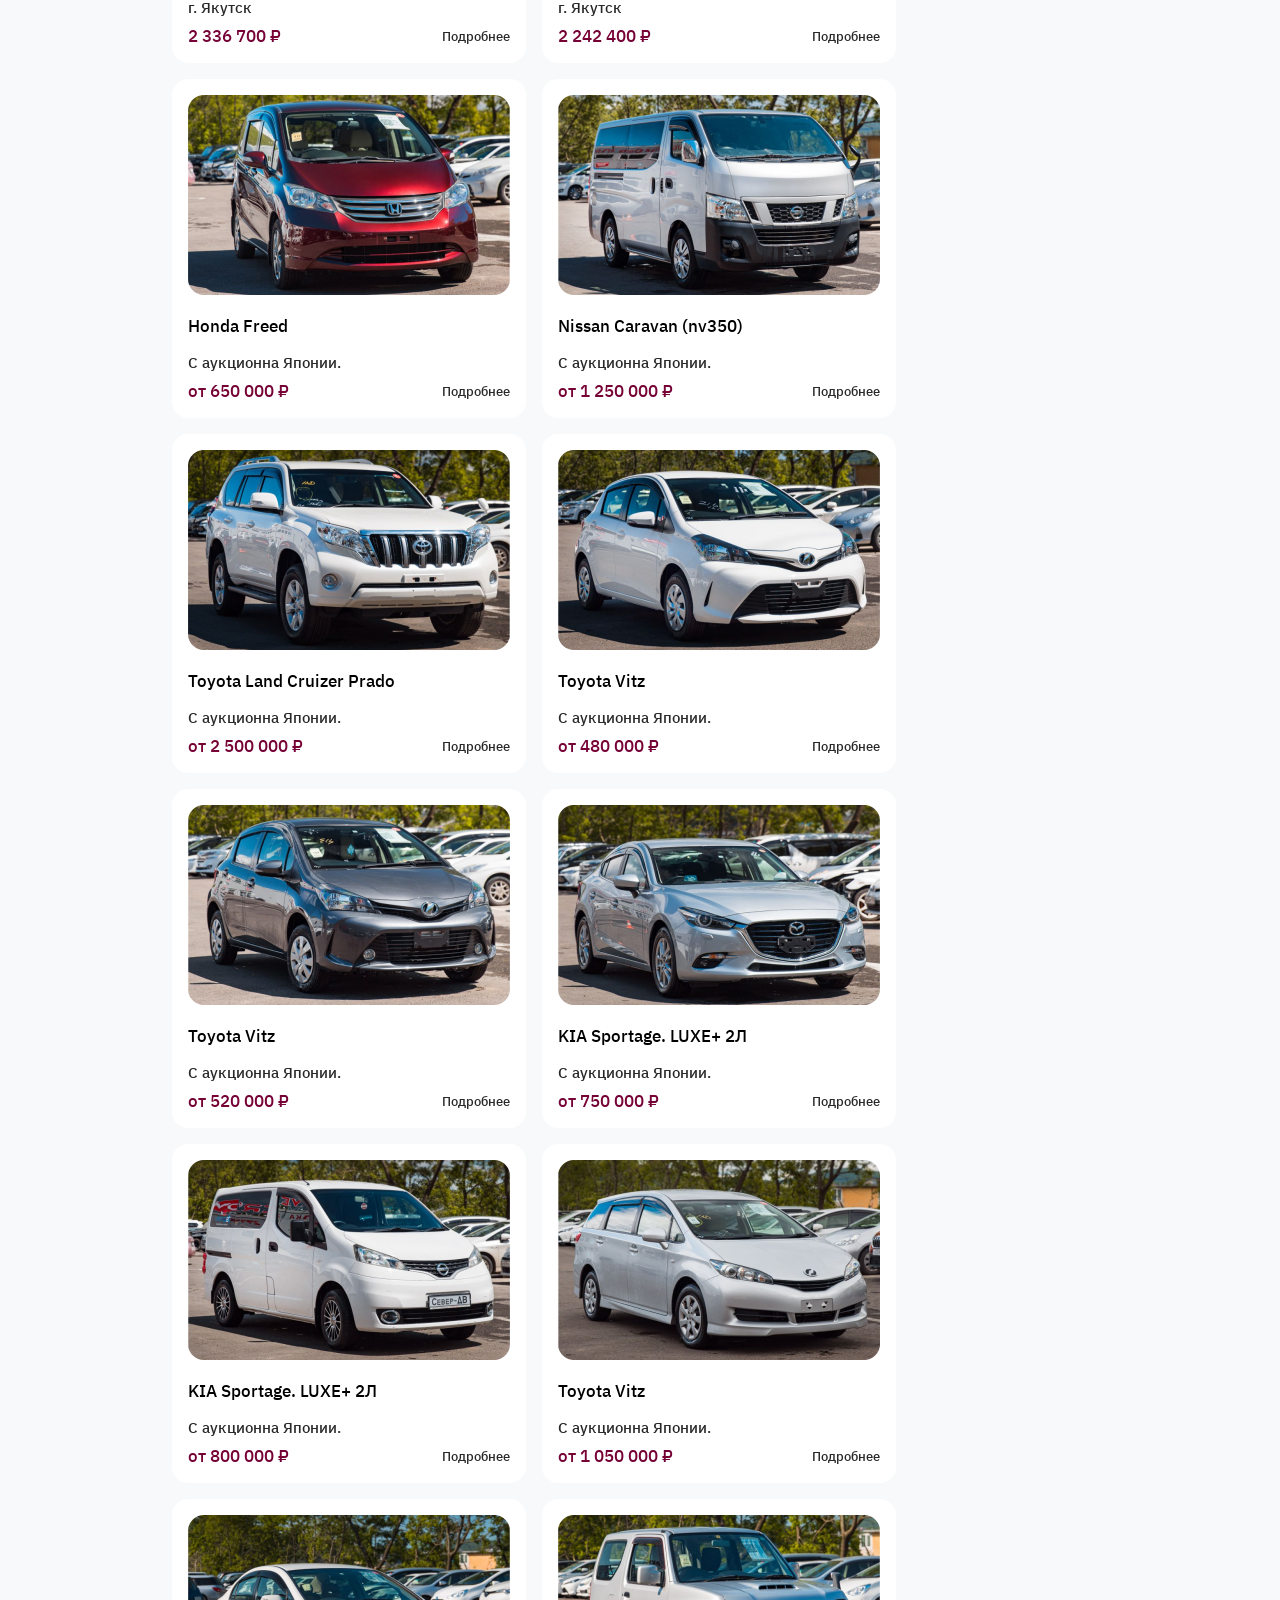
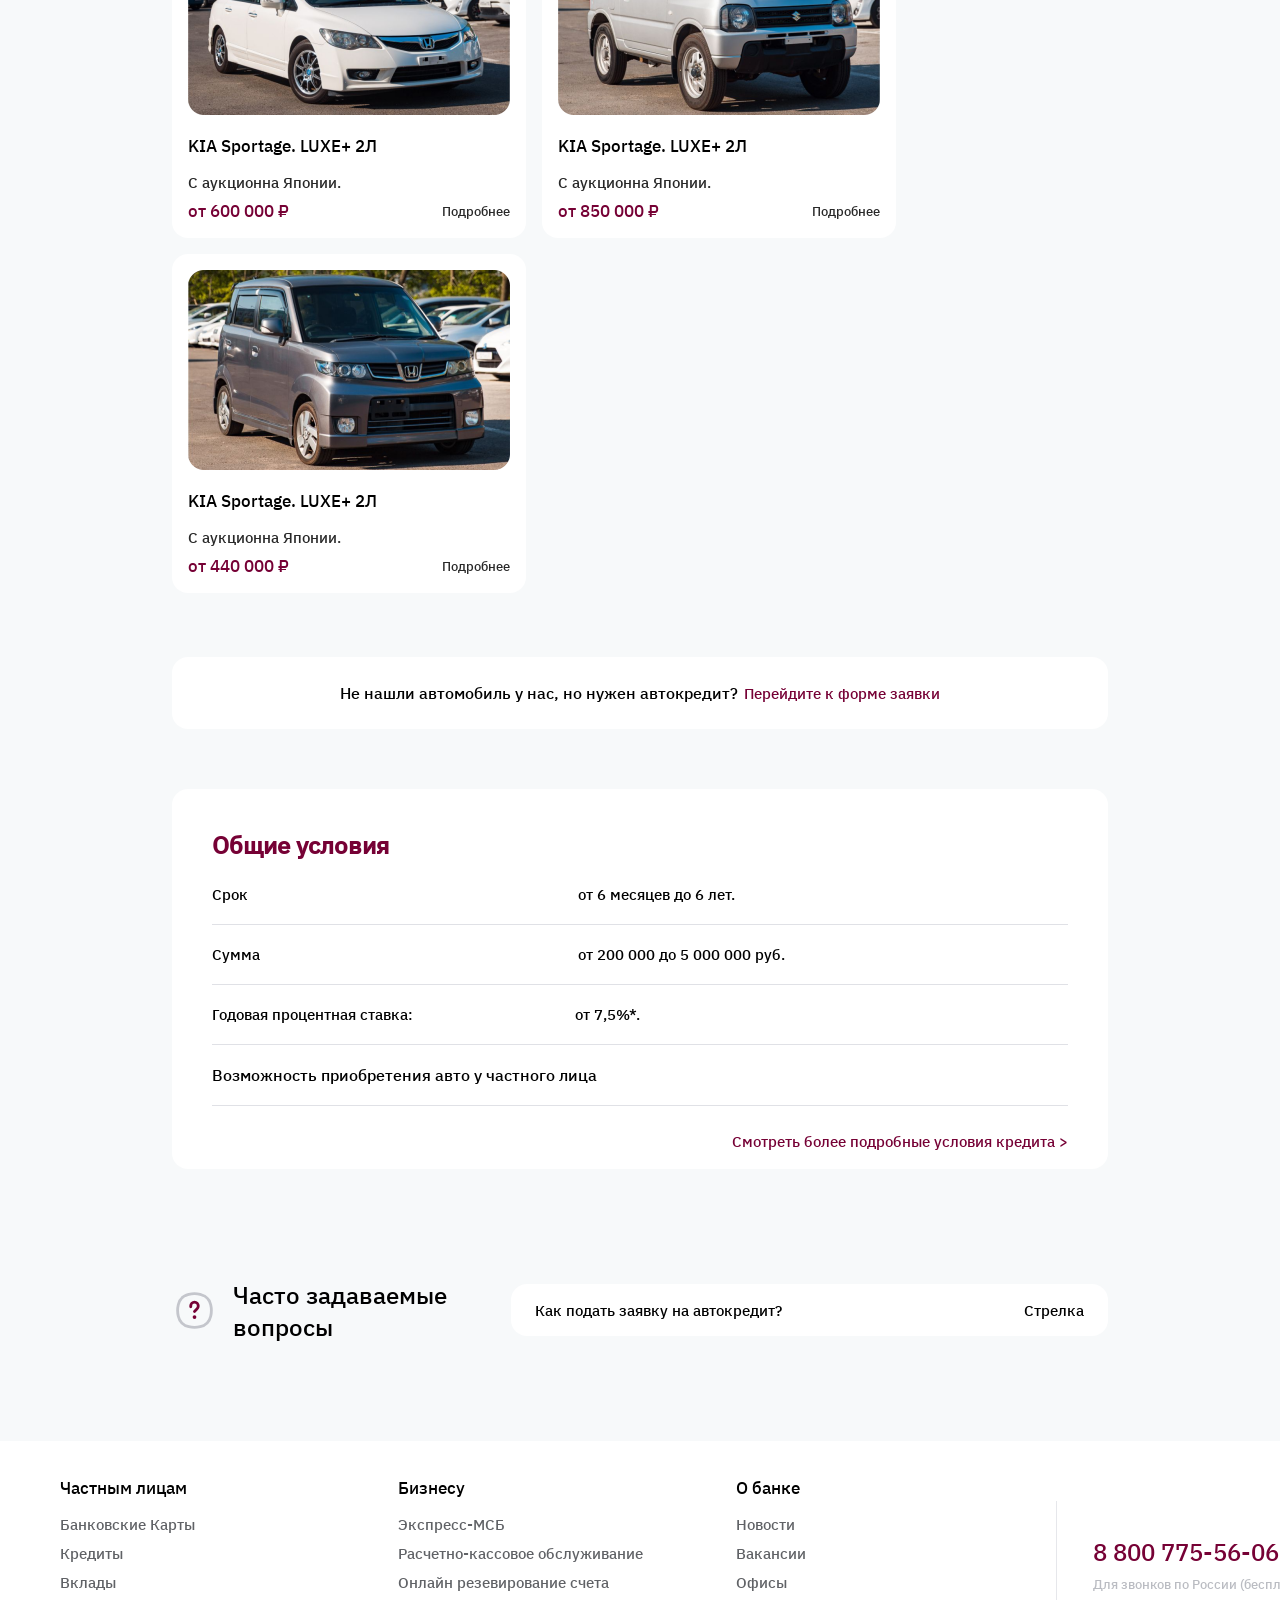
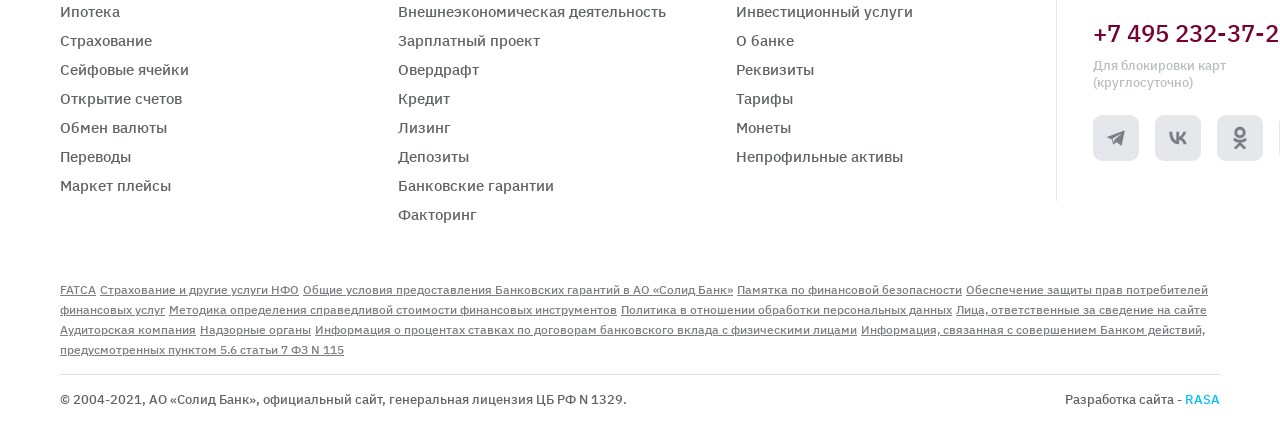
==== commit b5f45e92: "Сайт закончен, очень многое нужно дорабовать(аддаптив и функционал), но пока на этом закончу" ====
--- a/index.html
+++ b/index.html
@@ -24,7 +24,7 @@
                     <a href="inDevPage.html" class="up-menu-right__link">8 (900) 755-56-06</a>
 
                     <p class="filter-city__head">
-                        <img src="media/img/GeoPosition.svg" alt=""> Хабаровск
+                        <img src="media/img/otherIcons/GeoPosition.svg" alt=""> Хабаровск
                     </p>
 
 
@@ -40,7 +40,7 @@
                 <div class="down-menu-left">
 
                     <div class="logo-box">
-                        <img src="media/img/logo.svg" alt="Logo" class="logo">
+                        <img src="media/img/otherIcons/logo.svg" alt="Logo" class="logo">
                     </div>
 
                     <div class="link-box">
@@ -54,14 +54,15 @@
                         <a href="inDevPage.html" class="link">Страхование</a>
                         <div class="filter-service-box">
                             <details class="filter-service">
-                                <summary class="filter-servive__head">Сервисы
-                                    <img src="media/img/service.svg" alt="arrow down">
+                                <summary class="filter-service__head">Сервисы
+                                    <img src="media/img/arrows/service.svg" alt="arrow down">
                                 </summary>
                                 <div class="filter-service__items">
                                     <a href="/inDevPage.html">Сервис 1</a>
                                     <a href="/inDevPage.html">Сервис 2</a>
                                     <a href="/inDevPage.html">Сервис 3</a>
                                     <a href="/inDevPage.html">Сервис 4</a>
+                                    <a href="/inDevPage.html">Сервис 5</a>
                                 </div>
                             </details>
                         </div>
@@ -70,12 +71,12 @@
 
                 <div class="down-menu-right">
                     <a class="phone-link" href="/inDevPage.html">
-                        <img src="media/img/phone.svg" alt="phone" class="phone-link__img">
+                        <img src="media/img/otherIcons/phone.svg" alt="phone" class="phone-link__img">
                         Заказать звонок
                     </a>
 
                     <a href="/inDevPage.html" class="bank-link">
-                        <img src="media/img/goBank.svg" alt="bank-photo" class="bank-link__img">
+                        <img src="media/img/otherIcons/goBank.svg" alt="bank-photo" class="bank-link__img">
                         Интернет-банк
                     </a>
                 </div>
@@ -119,7 +120,8 @@
                         </h2>
 
 
-                        <button id="btnCards" class="filter-car__head">Свернуть список машин</button>
+                        <button id="btnCards" class="filter-car__head">Свернуть список машин <img
+                                src="media/img/arrows/arrow-up.svg" alt=""></button>
 
 
                     </div>
@@ -135,11 +137,34 @@
                                     <details class="filter-stamp">
                                         <summary class="filter-stamp__heading">
                                             <p class="filter-stamp__head">Выбрать</p>
-                                            <p class="filter-stamp__head">></p>
+                                            <img class="filter-stamp__head" src="media/img/arrows/arrow-down.svg"
+                                                alt="arrow">
                                         </summary>
                                         <div class="filter-stamp-stamps">
-                                            <input id="checkStamp1" type="checkbox">
-                                            <label for="checkStamp1">AC</label>
+                                            <div class="stamps-check-box">
+                                                <input id="checkStamp1" type="checkbox">
+                                                <label for="checkStamp1">Заглушка 1</label>
+                                            </div>
+
+                                            <div class="stamps-check-box">
+                                                <input id="checkStamp2" type="checkbox">
+                                                <label for="checkStamp2">Заглушка 2</label>
+                                            </div>
+
+                                            <div class="stamps-check-box">
+                                                <input id="checkStamp3" type="checkbox">
+                                                <label for="checkStamp3">Заглушка 3</label>
+                                            </div>
+
+                                            <div class="stamps-check-box">
+                                                <input id="checkStamp4" type="checkbox">
+                                                <label for="checkStamp4">Заглушка 4</label>
+                                            </div>
+
+                                            <div class="stamps-check-box">
+                                                <input id="checkStamp5" type="checkbox">
+                                                <label for="checkStamp5">Заглушка 5</label>
+                                            </div>
                                         </div>
                                     </details>
                                 </div>
@@ -154,11 +179,35 @@
                                     <details class="filter-stamp">
                                         <summary class="filter-year__heading">
                                             <p class="filter-year__head">Выбрать</p>
-                                            <p class="filter-year__head">></p>
+                                            <img class="filter-year__head" src="media/img/arrows/arrow-down.svg"
+                                                alt="arrow">
+
                                         </summary>
                                         <div class="filter-year-years">
-                                            <input id="checkYear1" type="checkbox">
-                                            <label for="checkYear1">2026</label>
+                                            <div class="year-check-box">
+                                                <input id="checkYear1" type="checkbox">
+                                                <label for="checkYear1">2026г.</label>
+                                            </div>
+
+                                            <div class="year-check-box">
+                                                <input id="checkYear1" type="checkbox">
+                                                <label for="checkYear1">2025г.</label>
+                                            </div>
+
+                                            <div class="year-check-box">
+                                                <input id="checkYear1" type="checkbox">
+                                                <label for="checkYear1">2024г.</label>
+                                            </div>
+
+                                            <div class="year-check-box">
+                                                <input id="checkYear1" type="checkbox">
+                                                <label for="checkYear1">2023г.</label>
+                                            </div>
+
+                                            <div class="year-check-box">
+                                                <input id="checkYear1" type="checkbox">
+                                                <label for="checkYear1">2022г.</label>
+                                            </div>
                                         </div>
                                     </details>
                                 </div>
@@ -181,9 +230,12 @@
                         </div>
                     </div>
 
-                    <div id="bestCard-box" class="filter-car-bestCard">
-
-                    </div>
+                    <div class="filter-car-bestCard">
+                        <div id="bestCard-box" class="bestCard-box"></div>
+
+                        <div id="card-box" class="card-box"></div>
+                    </div>
+
 
                 </div>
             </div>
@@ -259,7 +311,7 @@
                 <div class="questions">
 
                     <div class="questions-up">
-                        <img src="media/img/questions.svg" alt="?" class="questions__img">
+                        <img src="media/img/otherIcons/questions.svg" alt="?" class="questions__img">
 
                         <h2 class="questions__head">
                             Часто задаваемые вопросы
@@ -274,7 +326,11 @@
                             </summary>
 
                             <div class="filter-questions__question">
-                                alkfdalkfalk;ds
+                                <a href="inDevPage.html">Вопрос 1</a>
+                                <a href="inDevPage.html">Вопрос 2</a>
+                                <a href="inDevPage.html">Вопрос 3</a>
+                                <a href="inDevPage.html">Вопрос 4</a>
+                                <a href="inDevPage.html">Вопрос 5</a>
                             </div>
                         </details>
                     </div>
@@ -351,10 +407,21 @@
                         </div>
 
                         <div class="icon-link-box">
-                            <img src="media/img/telegram.svg" alt="Telegram" class="icon-link">
-                            <img src="media/img/wk.svg" alt="WK" class="icon-link">
-                            <img src="media/img/study.svg" alt="Odl" class="icon-link">
-                            <img src="media/img/twiter.svg" alt="Twiter" class="icon-link">
+                            <a href="inDevPage.html">
+                                <img src="media/img/otherIcons/telegram.svg" alt="Telegram" class="icon-link">
+                            </a>
+
+                            <a href="inDevPage.html">
+                                <img src="media/img/otherIcons/wk.svg" alt="WK" class="icon-link">
+                            </a>
+
+                            <a href="inDevPage.html">
+                                <img src="media/img/otherIcons/study.svg" alt="Odl" class="icon-link">
+                            </a>
+
+                            <a href="inDevPage.html">
+                                <img src="media/img/otherIcons/twiter.svg" alt="Twiter" class="icon-link">
+                            </a>
                         </div>
 
                     </div>
--- a/style/style.css
+++ b/style/style.css
@@ -83,10 +83,6 @@
   font-weight: 500;
 }
 
-.filter-city__items {
-  position: absolute;
-}
-
 .line {
   border: 1px solid #E0E1E6;
 }
@@ -116,12 +112,17 @@
   color: #0D0D0D;
 }
 
+.filter-service__head {
+  cursor: pointer;
+}
+
 .filter-service__items {
-  margin-top: 10px;
+  padding: 8px;
   position: absolute;
   display: flex;
   flex-direction: column;
   gap: 10px;
+  background-color: #fff;
 }
 
 .down-menu-right {
@@ -216,6 +217,7 @@
   display: flex;
   justify-content: center;
   align-items: center;
+  gap: 10px;
   max-width: 328px;
   min-width: 256px;
   height: 40px;
@@ -250,8 +252,7 @@
   align-items: center;
   justify-content: space-between;
   padding: 0 16px;
-  width: 440px;
-  min-width: 156px;
+  width: 406px;
   height: 40px;
   background-color: #F3F3F5;
   border-radius: 8px;
@@ -265,10 +266,22 @@
 }
 
 .filter-stamp-stamps {
+  display: flex;
+  flex-direction: column;
+  gap: 8px;
+  margin-top: 8px;
+  padding: 8px;
   position: absolute;
-  background-color: #fff;
-  max-width: 440px;
-  min-width: 156px;
+  width: 424px;
+  background-color: #F3F3F5;
+  border-radius: 8px;
+}
+
+.stamps-check-box {
+  display: flex;
+  align-items: center;
+  gap: 16px;
+  flex: 1;
 }
 
 .search-year__head {
@@ -282,8 +295,7 @@
   align-items: center;
   justify-content: space-between;
   padding: 0 16px;
-  width: 220px;
-  min-width: 156px;
+  width: 186px;
   height: 40px;
   background-color: #F3F3F5;
   border-radius: 8px;
@@ -297,10 +309,15 @@
 }
 
 .filter-year-years {
+  display: flex;
+  flex-direction: column;
+  gap: 8px;
+  margin-top: 8px;
+  padding: 8px;
   position: absolute;
-  background-color: #fff;
-  max-width: 220px;
-  min-width: 156px;
+  width: 204px;
+  background-color: #F3F3F5;
+  border-radius: 8px;
 }
 
 .search-price__head {
@@ -316,8 +333,7 @@
 }
 .sort-price__fieldInput {
   padding: 0 16px;
-  max-width: 170px;
-  min-width: 156px;
+  width: 136px;
   height: 40px;
   font-size: 13px;
   font-weight: 400;
@@ -338,6 +354,12 @@
   gap: 16px;
 }
 
+.bestCard-box {
+  display: flex;
+  flex-direction: column;
+  gap: 16px;
+}
+
 .bestCard {
   display: flex;
   gap: 100px;
@@ -397,7 +419,6 @@
   display: flex;
   flex-wrap: wrap;
   gap: 16px;
-  justify-content: center;
 }
 
 .card {
@@ -514,7 +535,7 @@
   margin: 20px 0;
   display: flex;
   align-items: center;
-  gap: 152px;
+  gap: 162px;
 }
 .bet__head {
   font-size: 15px;
@@ -566,7 +587,15 @@
 }
 
 .filter-questions__question {
+  display: flex;
+  flex-direction: column;
+  gap: 8px;
   position: absolute;
+  margin-top: 8px;
+  padding: 8px;
+  width: 741px;
+  background-color: #fff;
+  border-radius: 16px;
 }
 
 .footer-box {
